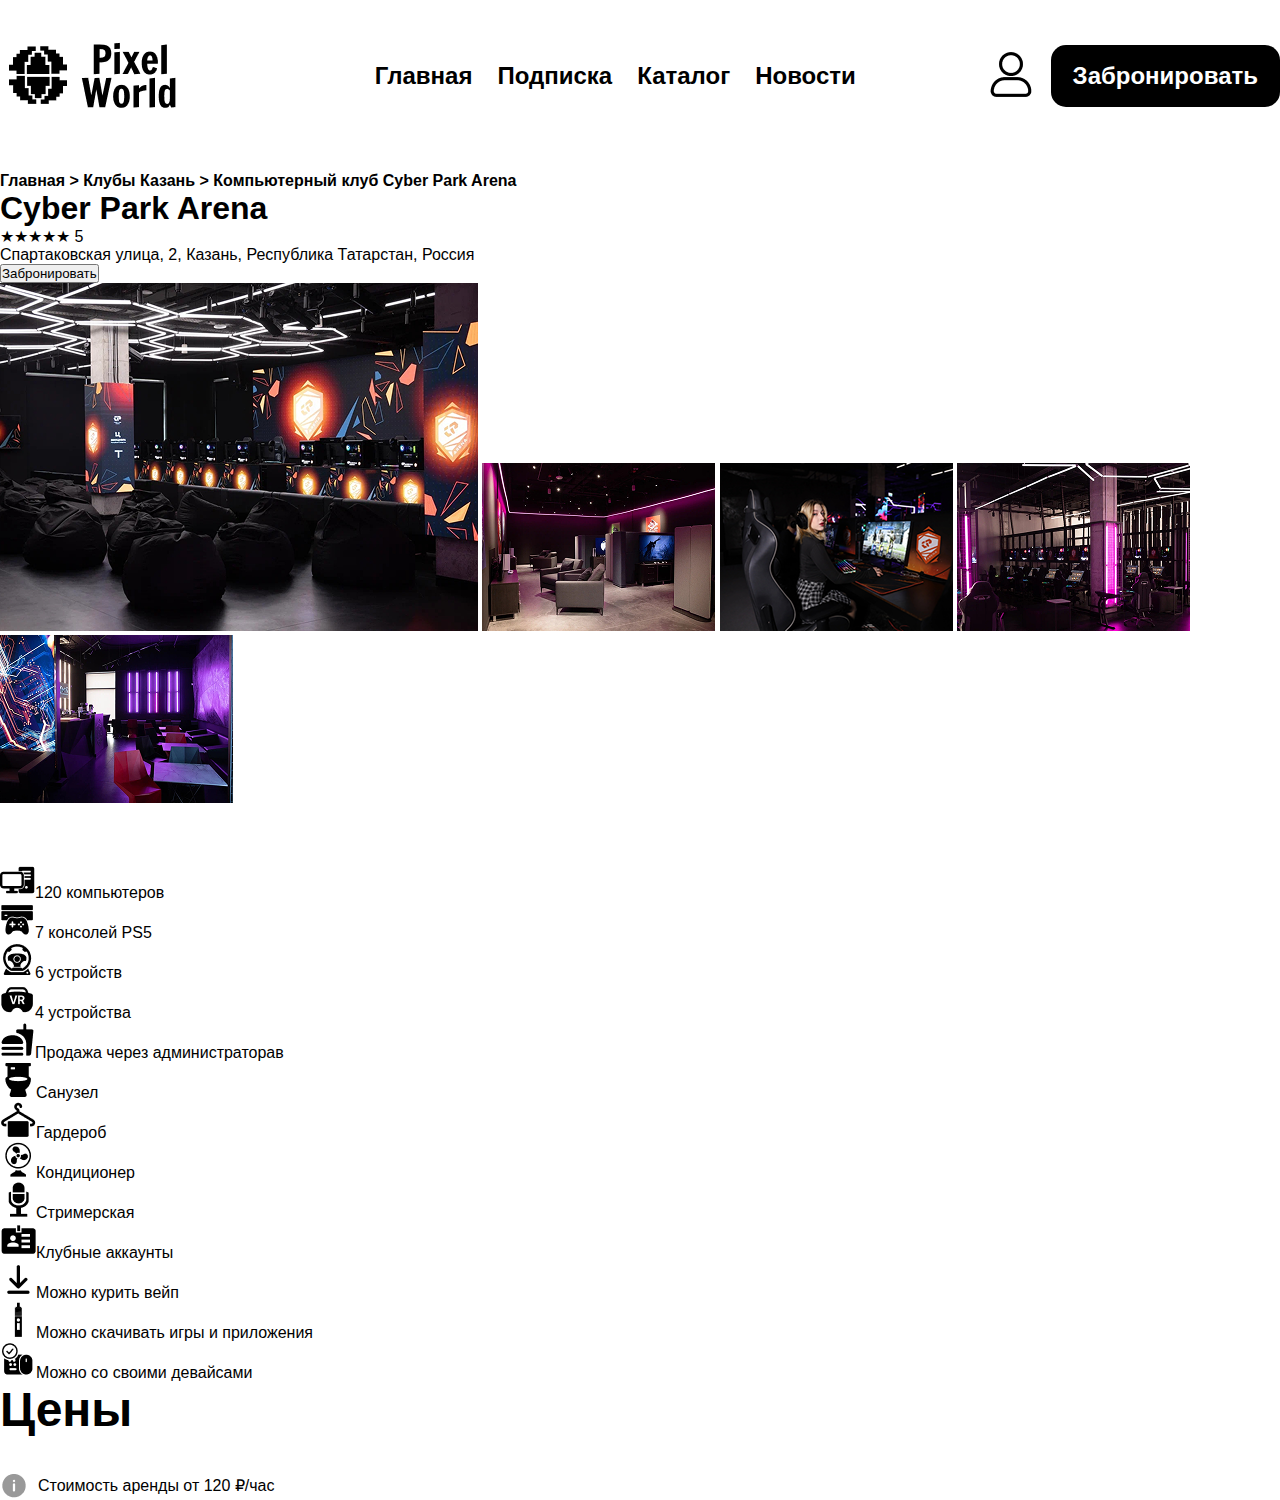
==== index.html @ 36c9161f "first commit" ====
<!DOCTYPE html>
<html lang="ru">
<head>
    <meta charset="UTF-8">
    <meta name="viewport" content="width=device-width, initial-scale=1.0">
    <title>PixelWorld</title>
    <link rel="stylesheet" href="style/style.css">
</head>
<body>
 <!-- header -->
    <header class="header">
        <div class="container">
            <a href="main.html"><img src="image/лого (1).png" alt=""></a>
            <nav class="header-menu">
                <a href="main.html">Главная</a>
                <a href="main.html#folower">Подписка</a>
                <a href="catalog.html">Каталог</a>
                <a href="main.html#news">Новости</a>
            </nav>
            <div class="header-links">
                <a href="#"><img src="image/лк.png" alt=""></a>
                <a href="catalog.html" class="btn btn-red">Забронировать</a>
            </div>
        </div>
    </header>
    <main class="main-container">
        <section class="club-info">
            <h4>Главная > Клубы Казань > Компьютерный клуб Cyber Park Arena</h4>
            <h1>Cyber Park Arena</h1>
            <div class="rating">★★★★★ 5</div>
            <div class="location">Спартаковская улица, 2, Казань, Республика Татарстан, Россия</div>
            <button class="reserve">Забронировать</button>
        </section>
        <section class="gallery">
            <img src="image/Picture→1735036222676a8d3e72626.jpg.png" alt="">
            <img src="image/Container (1).png" alt="Gaming Zone">
            <img src="image/Container (2).png" alt="VIP Area">
            <img src="image/Container (3).png" alt="Lounge">
            <img src="image/Container.png" alt="">
           
        
        </section>
        <section class="services">
            <h2>Услуги</h2>
            <ul>
                <li><img src="image/SVG.png" alt="">120 компьютеров</li>
                <li><img src="image/SVG(1).png" alt="">7 консолей PS5</li>
                <li><img src="image/SVG(2).png" alt="">6 устройств</li>
                <li><img src="image/SVG(3).png" alt="">4 устройства</li>
                <li><img src="image/SVG(4).png" alt="">Продажа через администраторав</li>
                <li><img src="image/toilet.png" alt="">Санузел</li>
                <li><img src="image/SVG(5).png" alt="">Гардероб</li>
                <li><img src="image/fan.png" alt="">Кондиционер</li>
                <li><img src="image/record.png" alt="">Стримерская</li>
                <li><img src="image/badge.png" alt="">Клубные аккаунты</li>
                <li><img src="image/download.png" alt="">Можно курить вейп</li>
                <li><img src="image/e-sigs.png" alt="">Можно скачивать игры и приложения</li>
                <li><img src="image/keyboard-and-mouse.png" alt="">Можно со своими девайсами</li>
            </ul>
        </section>
        <section class="pricing container">
            <h2>Цены</h2>
            <p><img src="image/Button-Showclubownerinfo→SVG.png" alt="">Стоимость аренды от 120 ₽/час</p>
        </section>
    </main>
</body>
</html>
---- style/style.css ----
* {
    margin: 0;
    padding: 0;
    box-sizing: border-box;
    text-decoration: none;
    scroll-behavior: smooth;
    transition: 0.5s ease-in-out;
    font-family: "Montserrat", sans-serif;
}

::-webkit-scrollbar {
    width: 0;
}

:root {
    --main_color: #E9C46A; 
    --acent_color: #B53625; 
    --bg_color_firs: #000000; 
    --bg_color_sec: #DDA972; 
    --avtive_color:#B88B46; 
    --font:"Unbounded"; 
}

.container {
    margin: 0 auto;
    max-width: 1400px;
}

.btn {
    padding: 17px 22px;
    font-family: "Raleway", sans-serif;
    font-size: 24px;
    font-weight: 600;
    border-color: transparent;
    border-radius: 15px;
}

.btn-red {
    background: black;
    color: white;
}

.btn-red:hover {
    transform: scale(0.9);
    cursor: pointer;
}

h2 {
    font-size: 48px;
    font-family: "Raleway", sans-serif;
    font-weight: 600;
    color: white;
}

h3 {
    font-size: 20px;
    font-family: "Raleway", sans-serif;
    font-weight: 600;
    color: black;
}

/* fonts */
@font-face {
    font-family: "Montserrat";
    src: url(../fonts/Montserrat-Medium.ttf);
    font-weight: 500;
}

@font-face {
    font-family: "Raleway";
    src: url(../fonts/Raleway-SemiBold.ttf);
    font-weight: 600;
}

@font-face {
    font-family: "Raleway";
    src: url(../fonts/Raleway-Bold.ttf);
    font-weight: bold;
}
/* authorization */

form{
    display: flex;
    margin: 100px auto;
    border-radius: 46px;
    width: 435px;
    padding: 50px 40px;
    gap: 50px; 
    height: 497px;
    background-color: var(--bg_color_firs);
    flex-direction: column; 
    align-items: center;
    h4{
        font-size: 24px;
        color: var(--main_color);
        font-family: var(--font);
        font-weight: 200;
    }
    input{
        display: flex;
        width: 338px;
        height: 69px;
        border: 4px solid var(--main_color);
        background-color: var(--bg_color_firs);
        border-radius: 10px;
        font-family: var(--font);
        color: var(--main_color);
        padding-left: 17px;
        font-size: 20px;
        font-weight: 200;
    }
    ::placeholder{
        color: var(--main_color);
    }
    .button{
        width: 345px;
        height: 200px;
        padding: 20px;
        font-size: 20px;
        display: flex;
        justify-content: center;
        align-items: center;
        color: var(--main_color);
        font-family: var(--font);
        background-color: var(--bg_color_firs);
        border-radius: 10px;
        border: 4px solid var(--main_color);
        text-decoration: none;
        font-weight: 200;
    }
    .reg_button{
        margin-top: -28px;
        text-decoration: underline;
        color: white;
    }
}

/* registr */

.reg_form{
    height: 587px;
}

/* form start */
.form{
    height: 603px;
    width: 1200px;
    display: flex;
    align-items: center;
    justify-content: start;
    flex-direction: column;
    backdrop-filter: blur(25px);
    border-radius: 16px;
    background-color: white;
    border: 4px solid black;

    h2{
        font-family: "Cairo", sans-serif;
        font-weight: bold;
        font-style: normal;
        color: black;
        font-size: 40px;
    }

    >div{
        width: 90%;
        display: flex;
        align-items: center;
        justify-content: space-between;
        height: auto;
        margin-top: 40px;

        >div{
            display: flex;
            align-items: center;
            gap: 35px;
            flex-direction: column;
            height: 350px;
            justify-content: center;

            >input{
                width: 90%;
                background-color: #06085200;
                border-radius: 8px;
                border: 2px solid black;
                width: 440px;
                height: 50px;
                outline: none;
                padding-left: 20px;
                color: black;
                font-family: 'Gill Sans', 'Gill Sans MT', Calibri, 'Trebuchet MS', sans-serif;
            }
            >div{
                display: flex;
                width: 440px;
                align-items: center;

                >p{
                    margin-left: 20px;
                    color: black;
                    font-family: 'Gill Sans', 'Gill Sans MT', Calibri, 'Trebuchet MS', sans-serif;
                }
            }
            input[type='checkbox']{
                border: 1px solid black;
                width: 15px ;
                height: 15px;
            }

            button{
                width: 440px;
                height: 40px;
                background-color: white;
                border-radius: 8px;
                font-family: 'Gill Sans', 'Gill Sans MT', Calibri, 'Trebuchet MS', sans-serif;
                font-weight: 700;
                font-size: 24px;
            }

            >input:focus-visible{
                outline: none;
            }
            >input::placeholder{
                color: black;
                font-family: 'Gill Sans', 'Gill Sans MT', Calibri, 'Trebuchet MS', sans-serif;
            }
        }
    }
}
/* form end */

/* banner */

.Banner{
    display: flex;
    justify-content: center;
    gap:160px;
    margin-top: 20px;
    .BannerText{
        display: flex;
        gap: 30PX;
        flex-direction: column;
        h2{
            color: #000000;
            font-size: 20px;
        }
        .BannerTextApp{
            display: flex;
            gap: 12px;
          
            .BannerTextAppItem{
                background-color: #000000;
                width: 170px;
                height: 60px;
                gap: 15px;
                border-radius: 8px;
                display: flex;
                justify-content: center;
                align-items: center;
                color: white;
                font-size: 14px;
                span{
                    font-size: 20px;
                }
            }
        }
    }
   
}

/* Catalog */
.TovarCatalog{
    margin-top: 60px;
    margin-bottom: 100px;
    display: flex;
    flex-direction: column;
    .TovarText{
        font-family: "Cairo", sans-serif;
        font-weight: 200;
        font-style: normal;
        font-size: 20px;
        color: white;
        padding: 0 0 30px 0;
    }
    h2{
        font-family: "Cairo", sans-serif;
        font-optical-sizing: auto;
        font-weight: bold;
        font-style: normal;
        color: black;
        font-size: 40px;
    }
    .Catalog{
        display: grid;
        grid-template-columns: repeat(3,1fr);
        gap: 70px;
        .CatalogItem{
            display: flex;
            background: black;
            flex-direction: column;
            align-items: center;
            border-radius: 20px;
            height: 500px;
            justify-content: space-evenly;
            h3{
                font-family: "Cairo", sans-serif;
                font-optical-sizing: auto;
                font-weight: bold;
                font-style: normal; 
                font-size: 30px;
                color: white;
                height: 35px;
            }
            p{
                font-family: "Cairo", sans-serif;
                font-weight: 200;
                font-style: normal;
                font-size: 18px;
                color: white;
            }
            .detailed{
                padding: 12px 30px;
                border-radius: 17px;
                background-color: #F4A261;
                border: 3px solid #060852;
                font-family: "Cairo", sans-serif;
                font-weight: bold;
                font-style: normal;
                font-size: 18px;
                color: white;
                width: 200px;
            }
            .book{
                width: 270px;
                border-radius: 31px;
                border: none;
                box-shadow: 0 0 2px white;
                padding: 12px 42px;
                background-color: #EA3332;
                color: white;
                font-family: "Cairo", sans-serif;
                font-weight: bold;
                font-style: normal;
                font-size: 22px;
            }
        }
    
    }
}

/* header */
.header {
    padding: 10px 0 30px;
}

/* News */
.News{
    display: flex;
    flex-direction: column;
    gap: 20px;
    margin-top: 120px;
    h2{
        font-size: 40px;    
        color: black;

    }
    .NewsText{
        font-size: 20px;
        font-weight: 400;
    }
    .NewsCatalog{
        margin-top: 30px;
        display: flex;
        gap: 120px;
        align-items: center;
        .NewsCatalogItem{
            display: flex;
            border-radius: 14px;
            width: 345px;
            flex-direction: column;
            gap: 20px;  
            overflow: hidden;
            box-shadow: 0px 0px 20px black;
            div{
                padding: 10px 20px;
                display: flex;
                flex-direction: column;
                gap: 20px;
            }
        }
        a{
            color: red;
            text-align: right;
            margin-top: 10px;
        }
    }
}

/* folower */

.folower{
    display: flex;
    gap: 200px;
    justify-content: center;
    margin-top: 140px;
    margin-bottom: 40px;
    .folowerText{
        display: flex;
        flex-direction: column;
        gap: 40px;
    }
    h2{
        color: black;
        font-size: 35px;
    }
    p{
        color: black;
        font-size: 20px;
    }
    a{
        color: white;
        background-color: #DC0000;
        padding: 10px 14px;
        width: 100px;
        border-radius: 10px;
    }
}

.header .container {
    display: flex;
    align-items: center;
    justify-content: space-between;
}

.razdel{
    width: 1300px;
    margin: 0 auto;
    margin-top: 40px;
}
.header-menu {
    display: flex;
    align-items: center;
    gap: 25px;
    padding: 22px 62px;
    background: white;
    border-radius: 15px;
}

.header-menu a {
    font-family: "Raleway", sans-serif;
    font-size: 24px;
    font-weight: 600;
    background: transparent;
    color: black;
    position: relative;
}

.header-menu a::after {
    content: "";
    position: absolute;
    height: 2px;
    background: black;
    transform: translateX(-10%);
    bottom: 2px;
    left: 10%;
    transition: .5s ease-in-out;
    width: 0;
}

.header-menu a:hover::after {
    width: 100%;
    cursor: pointer;
}

.a_active {
    text-decoration: underline;
}

.header-links {
    display: flex;
    align-items: center;
    gap: 15px;
}

.header-links img:hover {
    transform: scale(0.9);
    cursor: pointer;
}



/* footer */
footer {
    padding: 0 0 40px;
}

footer .container {
    display: flex;
    flex-direction: column;
    gap: 25px;
    padding: 27px 37px;
    background: white;
    border-radius: 15px;
}

.main-footer-block {
    display: flex;
    align-items: center;
    justify-content: space-between;
    background: transparent;
}

.main-footer-block a {
    background: transparent;
}

.footer-menu {
    display: flex;
    align-items: center;
    gap: 25px;
    padding: 22px 62px;
    background: black;
    border-radius: 15px;
}

.footer-menu a {
    font-family: "Raleway", sans-serif;
    font-size: 24px;
    font-weight: 600;
    background: transparent;
    color: white;
}

.footer-links {
    display: flex;
    align-items: center;
    gap: 20px;
    background: transparent;
}

.footer-links a:hover {
    transform: scale(0.95);
}

.other-footer-block {
    display: flex;
    align-items: center;
    justify-content: center;
    gap: 320px;
    background: transparent;
}

.other-footer-block a {
    font-size: 20px;
    font-weight: 500;
    background: transparent;
    color: black;
}


    .pricing{
        display: flex;
        flex-direction: column;
        gap: 34px;
        h2{
            color: black;
        }
        p{
            display: flex;
            align-items: center;
            gap: 10px;
        }
    }
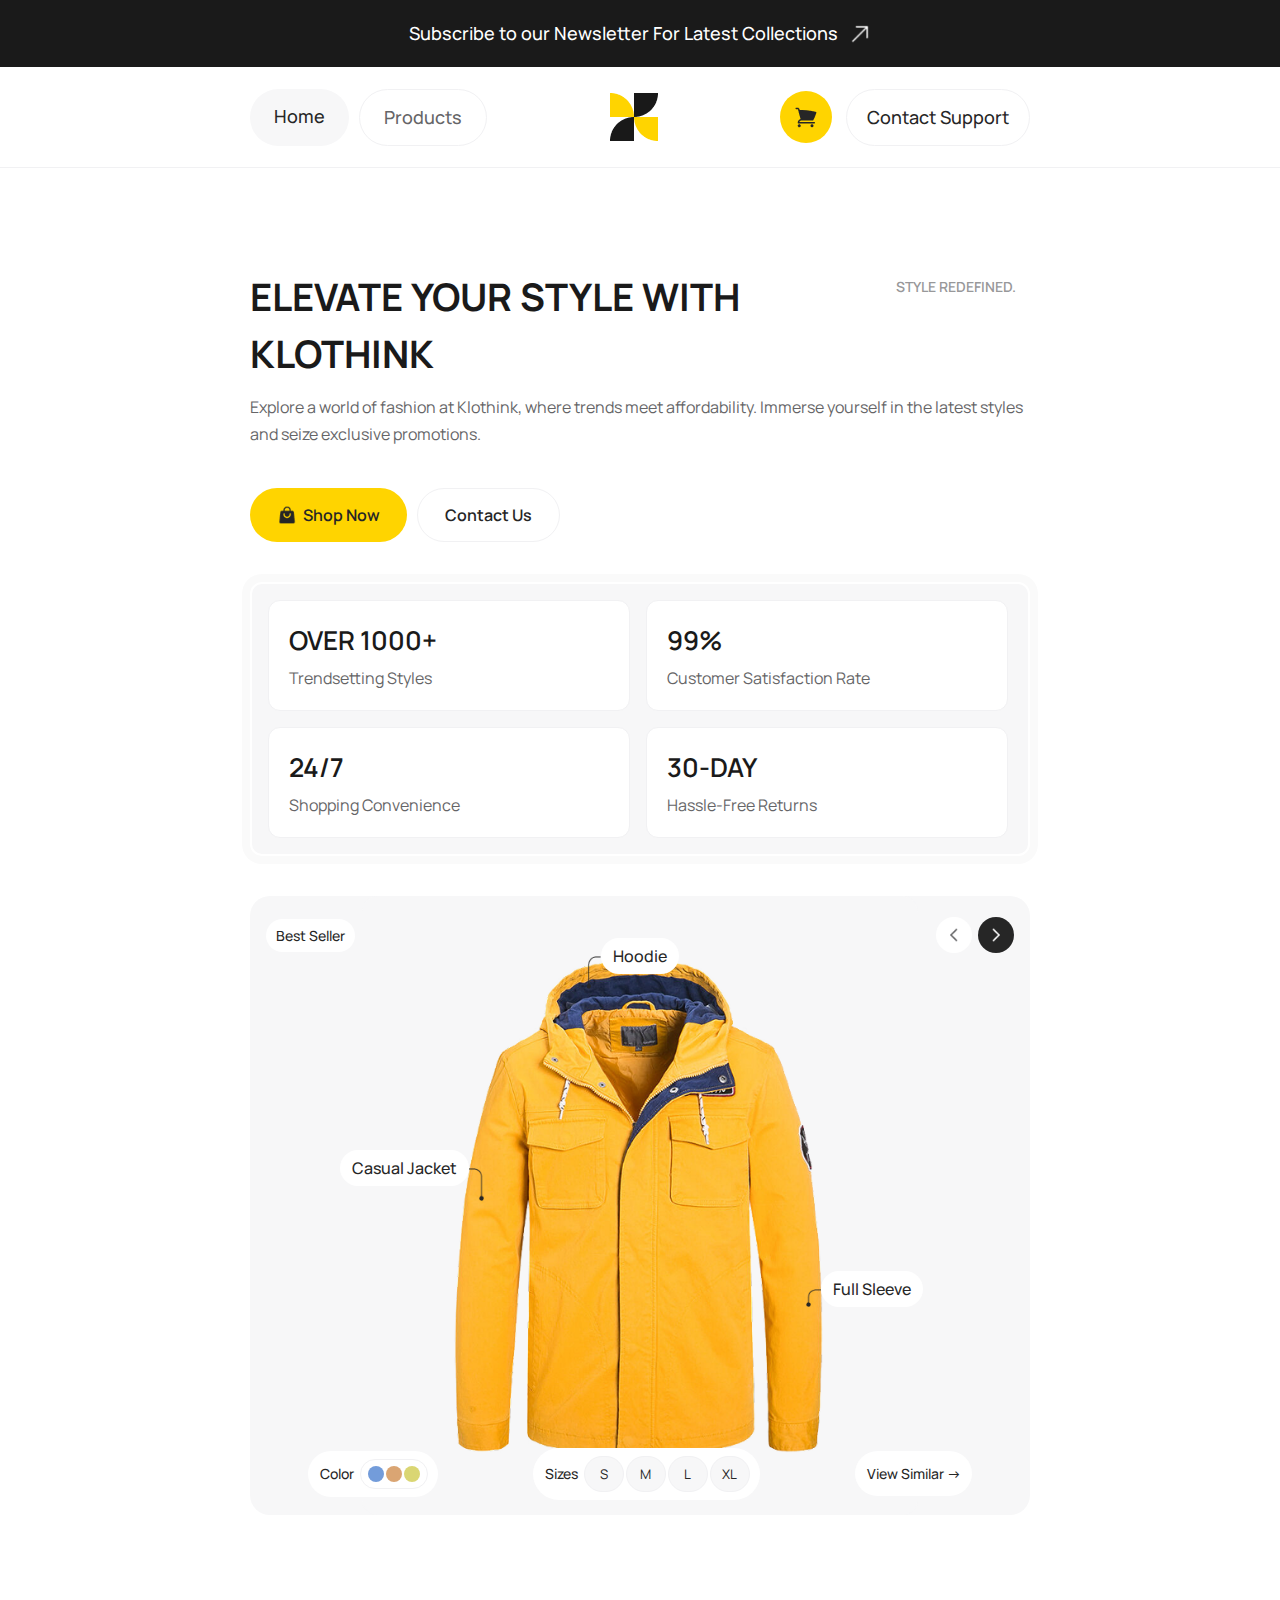
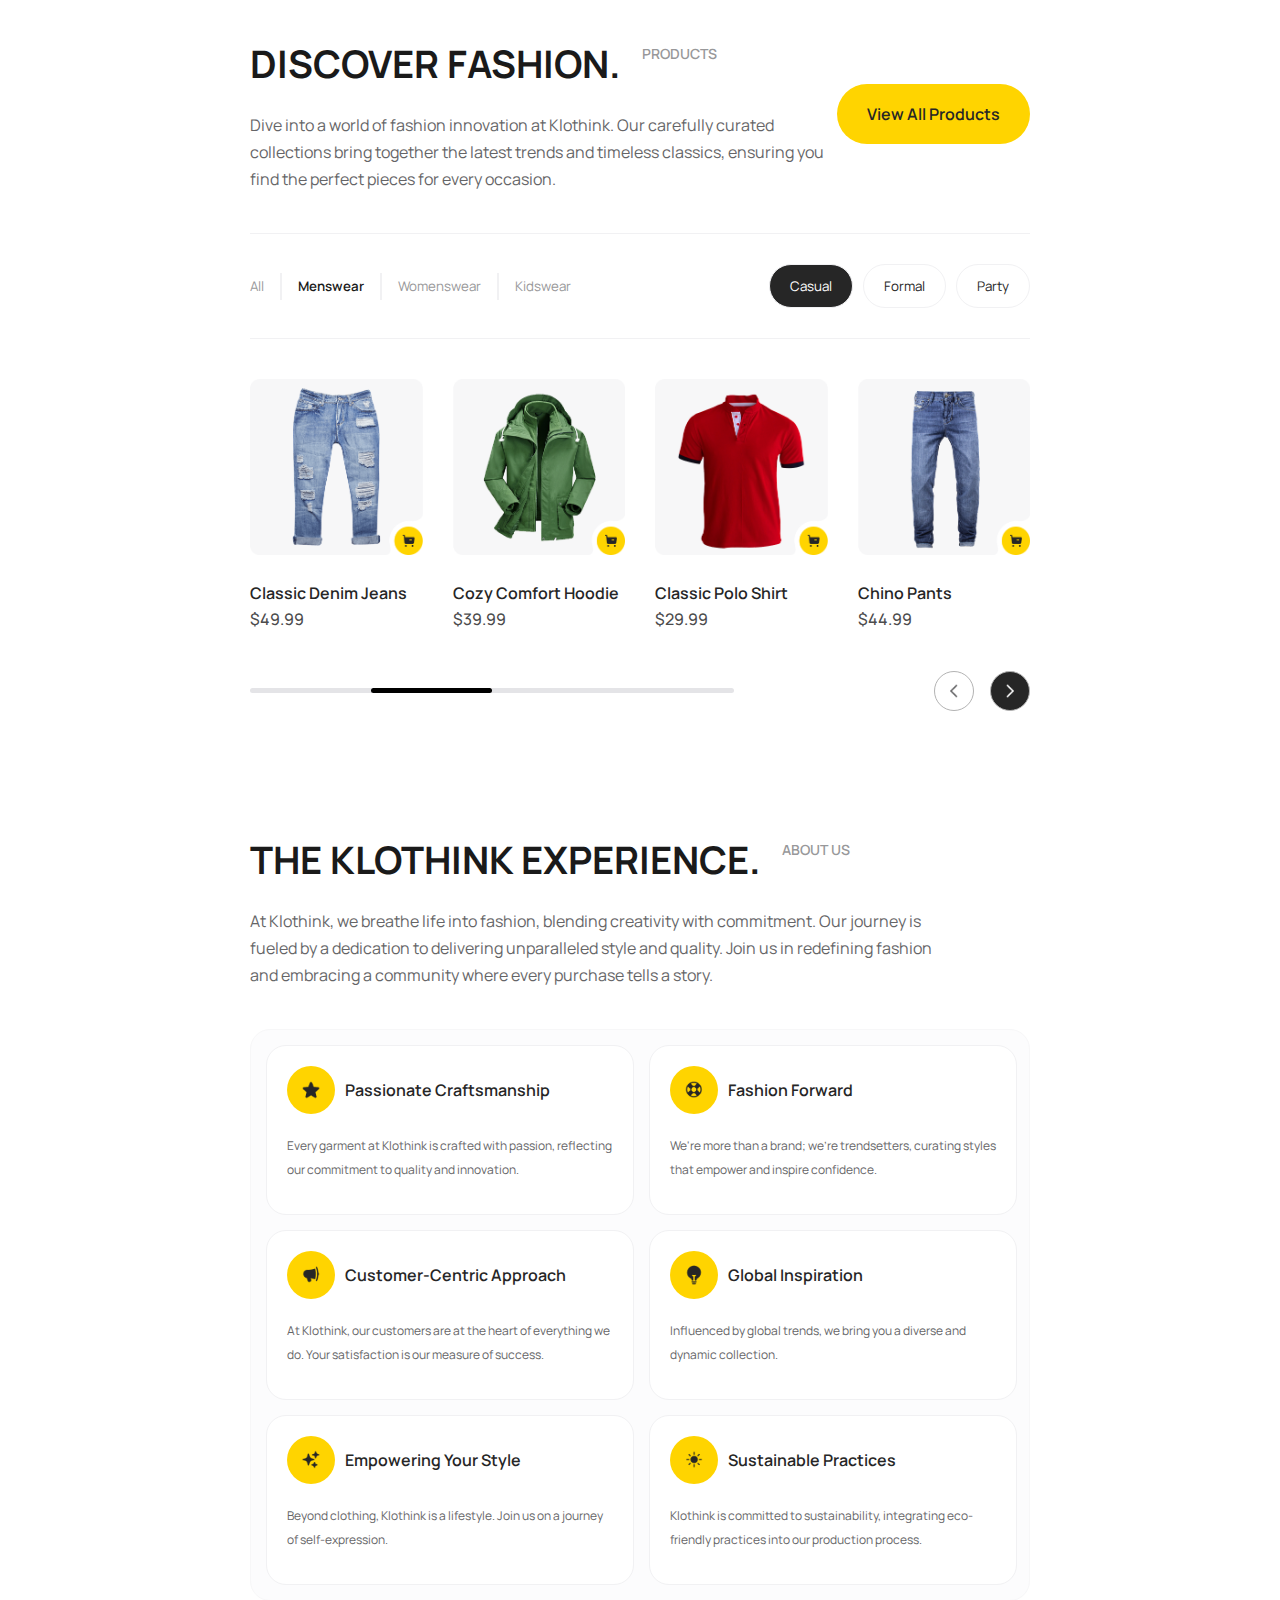
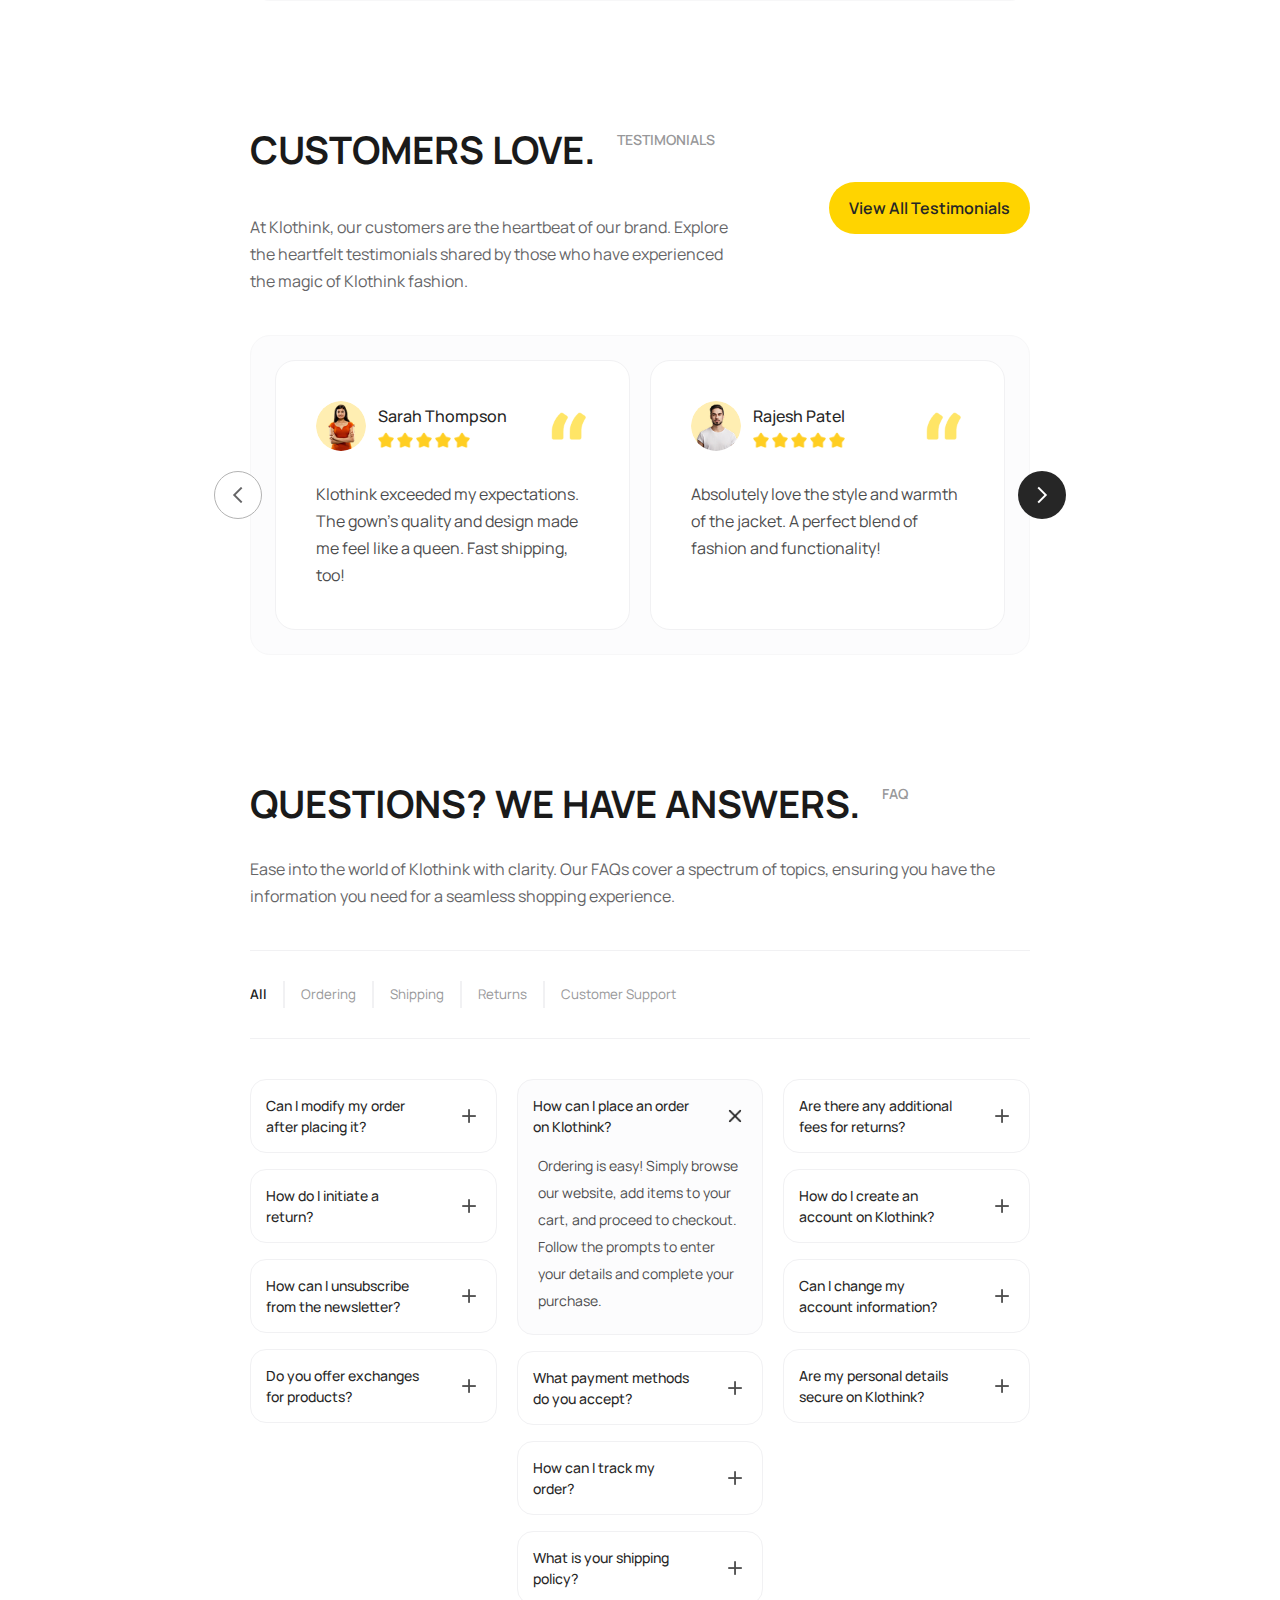
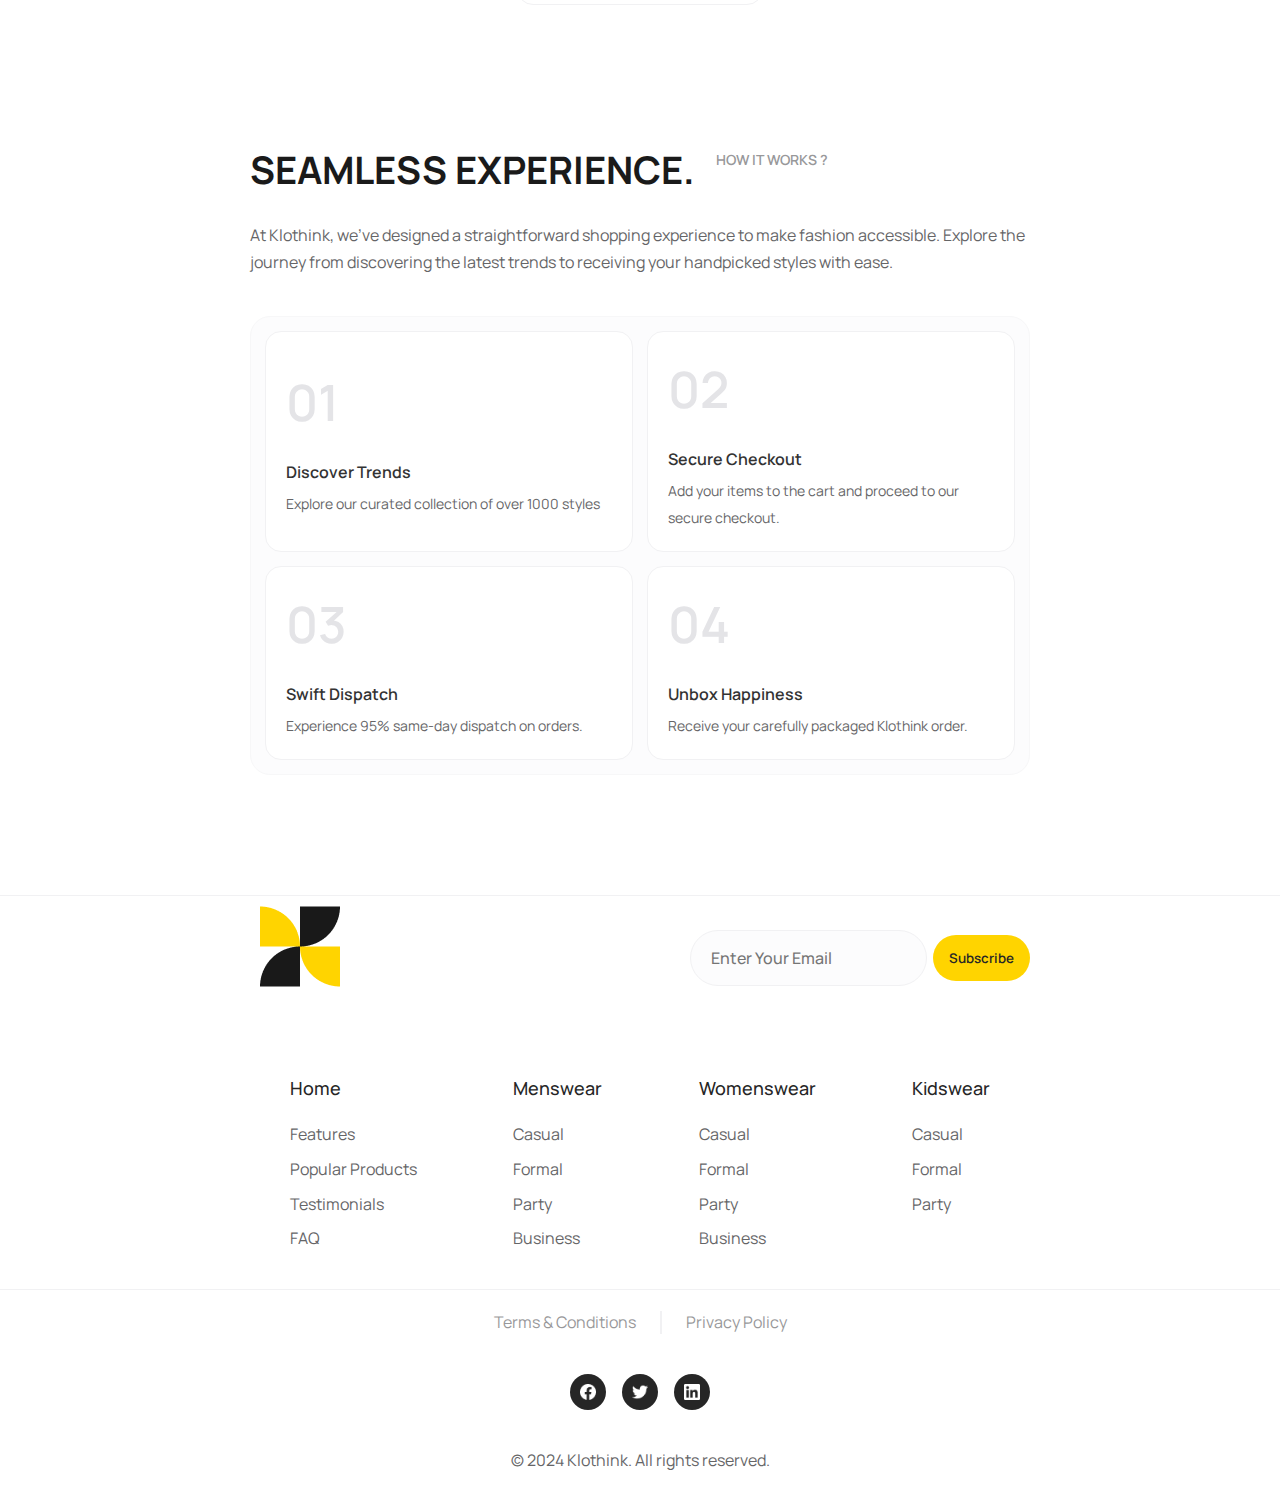
==== commit 7aed9443: "my changes" ====
--- a/index.html
+++ b/index.html
@@ -1,67 +1,766 @@
 <!DOCTYPE html>
-<html lang="ru">
-<head>
-    <meta charset="UTF-8">
-    <meta name="viewport" content="width=device-width, initial-scale=1.0">
-    <title>PixelWorld</title>
-    <link rel="stylesheet" href="style/style.css">
-</head>
-<body>
- <!-- header -->
-    <header class="header">
-        <div class="container">
-            <a href="main.html"><img src="image/лого (1).png" alt=""></a>
-            <nav class="header-menu">
-                <a href="main.html">Главная</a>
-                <a href="main.html#folower">Подписка</a>
-                <a href="catalog.html">Каталог</a>
-                <a href="main.html#news">Новости</a>
-            </nav>
-            <div class="header-links">
-                <a href="#"><img src="image/лк.png" alt=""></a>
-                <a href="catalog.html" class="btn btn-red">Забронировать</a>
-            </div>
-        </div>
+<html lang="en">
+  <head>
+    <meta charset="UTF-8" />
+    <meta name="viewport" content="width=device-width, initial-scale=1.0" />
+    <title>Klothink</title>
+    <link rel="shortcut icon" href="img/Logo.png" type="image/x-icon">
+
+    <!-- css -->
+    <link rel="stylesheet" href="css/style.css">
+    <!-- css -->
+
+    <!-- fonts -->
+    <link
+      href="https://fonts.googleapis.com/css2?family=Manrope:wght@400;500;600;700&display=swap"
+      rel="stylesheet"
+    />
+    <!-- fonts -->
+  </head>
+
+  <body>
+    <!-- header -->
+    <header>
+      <div class="announcement-banner">
+        <a href="#" class="announcement-text">
+          Subscribe to our Newsletter For Latest Collections
+        </a>
+        <img src="img/arrow3.png" alt="Close" class="close-icon" />
+      </div>
+      <nav class="main-nav">
+        <div class="header-block container">
+          <div class="nav-links">
+            <a href="#" class="nav-link nav-link-active">Home</a>
+            <a href="#" class="nav-link nav-link-secondary">Products</a>
+          </div>
+          <img src="img/Logo.png" alt="Klothink Logo" class="logo" />
+          <div class="nav-actions">
+            <button class="cart-button">
+              <img src="img/icon5.png" alt="" class="cart-icon" />
+            </button>
+            <a href="#" class="support-link">Contact Support</a>
+            <div class="burger-menu">
+            <div class="menu-line"></div>
+            <div class="menu-line"></div>
+            <div class="menu-line menu-line-short"></div>
+          </div>
+          </div>
+        </div>
+      </nav>
     </header>
-    <main class="main-container">
-        <section class="club-info">
-            <h4>Главная > Клубы Казань > Компьютерный клуб Cyber Park Arena</h4>
-            <h1>Cyber Park Arena</h1>
-            <div class="rating">★★★★★ 5</div>
-            <div class="location">Спартаковская улица, 2, Казань, Республика Татарстан, Россия</div>
-            <button class="reserve">Забронировать</button>
+    <!-- header -->
+
+    <!-- main -->
+    <main>
+      <!-- featured -->
+      <section class="main-section container">
+        <section class="hero-section">
+          <div class="hero-content">
+            <div class="hero-text-container">
+              <div class="hero-heading-wrapper">
+                <h1 class="hero-heading">Elevate Your Style with Klothink</h1>
+                <span class="hero-tagline">Style Redefined.</span>
+              </div>
+              <p class="hero-description">
+                Explore a world of fashion at Klothink, where trends meet
+                affordability. Immerse yourself in the latest styles and seize
+                exclusive promotions.
+              </p>
+            </div>
+            <div class="hero-buttons">
+              <a href="#" class="primary-button">
+                <img src="img/Icon.png" alt="" class="button-icon" />
+                <span>Shop Now</span>
+              </a>
+              <a href="#" class="secondary-button">Contact Us</a>
+            </div>
+          </div>
+          <div class="stats-container">
+            <div class="stat-card">
+              <h2 class="stat-heading">Over 1000+</h2>
+              <p class="stat-text">Trendsetting Styles</p>
+            </div>
+            <div class="stat-card">
+              <h2 class="stat-heading">99%</h2>
+              <p class="stat-text">Customer Satisfaction Rate</p>
+            </div>
+            <div class="stat-card">
+              <h2 class="stat-heading">24/7</h2>
+              <p class="stat-text">Shopping Convenience</p>
+            </div>
+            <div class="stat-card">
+              <h2 class="stat-heading">30-Day</h2>
+              <p class="stat-text">Hassle-Free Returns</p>
+            </div>
+          </div>
         </section>
-        <section class="gallery">
-            <img src="image/Picture→1735036222676a8d3e72626.jpg.png" alt="">
-            <img src="image/Container (1).png" alt="Gaming Zone">
-            <img src="image/Container (2).png" alt="VIP Area">
-            <img src="image/Container (3).png" alt="Lounge">
-            <img src="image/Container.png" alt="">
-           
-        
+
+        <section class="featured-product">
+          <img
+            src="img/container_sub.png"
+            alt="Featured clothing item"
+            class="featured-image"
+          />
+          <div class="product-header">
+            <span class="product-badge">Best Seller</span>
+            <div class="product-controls">
+              <button class="arrow-button">
+                <img src="img/arrow1.png" alt="" class="arrow-icon" />
+              </button>
+              <button class="arrow-button arrow-button-dark">
+                <img src="img/arrow2.png" alt="" class="arrow-icon" />
+              </button>
+            </div>
+          </div>
+          <div class="product-options">
+            <div class="color-options">
+              <h3 class="options-heading">Color</h3>
+              <div class="color-selector">
+                <button class="color-dot color-blue"></button>
+                <button class="color-dot color-tan"></button>
+                <button class="color-dot color-yellow"></button>
+              </div>
+            </div>
+            <div class="size-options">
+              <h3 class="options-heading">Sizes</h3>
+              <div class="size-selector">
+                <button class="size-button">S</button>
+                <button class="size-button">M</button>
+                <button class="size-button">L</button>
+                <button class="size-button">XL</button>
+              </div>
+            </div>
+            <a href="#" class="view-similar">View Similar -></a>
+          </div>
+          <div class="product-tag casual-tag">
+            <span class="tag-text">Casual Jacket</span>
+            <img src="img/indicator.png" alt="" class="tag-arrow" />
+          </div>
+          <div class="product-tag hoodie-tag">
+            <span class="tag-text">Hoodie</span>
+            <img src="img/indicator1.png" alt="" class="tag-arrow" />
+          </div>
+          <div class="product-tag sleeve-tag">
+            <span class="tag-text">Full Sleeve</span>
+            <img src="img/indicator2.png" alt="" class="tag-arrow" />
+          </div>
         </section>
-        <section class="services">
-            <h2>Услуги</h2>
-            <ul>
-                <li><img src="image/SVG.png" alt="">120 компьютеров</li>
-                <li><img src="image/SVG(1).png" alt="">7 консолей PS5</li>
-                <li><img src="image/SVG(2).png" alt="">6 устройств</li>
-                <li><img src="image/SVG(3).png" alt="">4 устройства</li>
-                <li><img src="image/SVG(4).png" alt="">Продажа через администраторав</li>
-                <li><img src="image/toilet.png" alt="">Санузел</li>
-                <li><img src="image/SVG(5).png" alt="">Гардероб</li>
-                <li><img src="image/fan.png" alt="">Кондиционер</li>
-                <li><img src="image/record.png" alt="">Стримерская</li>
-                <li><img src="image/badge.png" alt="">Клубные аккаунты</li>
-                <li><img src="image/download.png" alt="">Можно курить вейп</li>
-                <li><img src="image/e-sigs.png" alt="">Можно скачивать игры и приложения</li>
-                <li><img src="image/keyboard-and-mouse.png" alt="">Можно со своими девайсами</li>
-            </ul>
-        </section>
-        <section class="pricing container">
-            <h2>Цены</h2>
-            <p><img src="image/Button-Showclubownerinfo→SVG.png" alt="">Стоимость аренды от 120 ₽/час</p>
-        </section>
+      </section>
+      <!-- featured -->
+
+      <!-- products -->
+      <section class="products-section container">
+        <div class="section-header">
+          <div class="header-content">
+            <div class="section-title-container">
+              <h2 class="section-title">Discover Fashion.</h2>
+              <span class="section-subtitle">Products</span>
+            </div>
+            <p class="section-description">
+              Dive into a world of fashion innovation at Klothink. Our carefully
+              curated collections bring together the latest trends and timeless
+              classics, ensuring you find the perfect pieces for every occasion.
+            </p>
+          </div>
+          <a href="#" class="view-all-button">View All Products</a>
+        </div>
+        <div class="filter-container">
+          <div class="category-tabs">
+            <button class="tab-button">All</button>
+            <span class="tab-divider"></span>
+            <button class="tab-button tab-active">Menswear</button>
+            <span class="tab-divider"></span>
+            <button class="tab-button">Womenswear</button>
+            <span class="tab-divider"></span>
+            <button class="tab-button">Kidswear</button>
+          </div>
+          <div class="style-tabs">
+            <button class="style-button style-active">Casual</button>
+            <button class="style-button">Formal</button>
+            <button class="style-button">Party</button>
+          </div>
+        </div>
+        <div class="product-grid">
+          <div class="product-card">
+            <img
+              src="img/Container.png"
+              alt="Classic Denim Jeans"
+              class="product-image"
+            />
+            <div class="product-info">
+              <h3 class="product-name">Classic Denim Jeans</h3>
+              <p class="product-price">$49.99</p>
+            </div>
+          </div>
+          <div class="product-card">
+            <img
+              src="img/Container1.png"
+              alt="Cozy Comfort Hoodie"
+              class="product-image"
+            />
+            <div class="product-info">
+              <h3 class="product-name">Cozy Comfort Hoodie</h3>
+              <p class="product-price">$39.99</p>
+            </div>
+          </div>
+          <div class="product-card">
+            <img
+              src="img/Container2.png"
+              alt="Classic Polo Shirt"
+              class="product-image"
+            />
+            <div class="product-info">
+              <h3 class="product-name">Classic Polo Shirt</h3>
+              <p class="product-price">$29.99</p>
+            </div>
+          </div>
+          <div class="product-card">
+            <img
+              src="img/Container3.png"
+              alt="Chino Pants"
+              class="product-image"
+            />
+            <div class="product-info">
+              <h3 class="product-name">Chino Pants</h3>
+              <p class="product-price">$44.99</p>
+            </div>
+          </div>
+        </div>
+        <div class="product-navigation">
+          <div class="slider-scroll-block">
+            <div class="scroll-block"></div>
+          </div>
+          <div class="navigation-buttons">
+            <button class="nav-arrow-button">
+              <img src="img/arrow1.png" alt="" class="nav-arrow-icon" />
+            </button>
+            <button class="nav-arrow-button arrow-button-dark">
+              <img src="img/arrow2.png" alt="" class="nav-arrow-icon" />
+            </button>
+          </div>
+        </div>
+      </section>
+      <!-- products -->
+
+      <!-- about -->
+      <section class="about-section container">
+        <div class="about-header">
+          <div class="about-title-container">
+            <h2 class="about-title">The Klothink Experience.</h2>
+            <span class="about-subtitle">About Us</span>
+          </div>
+          <p class="about-description">
+            At Klothink, we breathe life into fashion, blending creativity with
+            commitment. Our journey is fueled by a dedication to delivering
+            unparalleled style and quality. Join us in redefining fashion and
+            embracing a community where every purchase tells a story.
+          </p>
+        </div>
+        <div class="values-container">
+          <div class="value-card">
+            <div class="value-header">
+              <div class="icon-container">
+                <img src="img/icon4.png" alt="" class="value-icon" />
+              </div>
+              <h3 class="value-title">Passionate Craftsmanship</h3>
+            </div>
+            <p class="value-description">
+              Every garment at Klothink is crafted with passion, reflecting our
+              commitment to quality and innovation.
+            </p>
+          </div>
+          <div class="value-card">
+            <div class="value-header">
+              <div class="icon-container">
+                <img src="img/icon6.png" alt="" class="value-icon" />
+              </div>
+              <h3 class="value-title">Fashion Forward</h3>
+            </div>
+            <p class="value-description">
+              We're more than a brand; we're trendsetters, curating styles that
+              empower and inspire confidence.
+            </p>
+          </div>
+          <div class="value-card">
+            <div class="value-header">
+              <div class="icon-container">
+                <img src="img/icon7.png" alt="" class="value-icon" />
+              </div>
+              <h3 class="value-title">Customer-Centric Approach</h3>
+            </div>
+            <p class="value-description">
+              At Klothink, our customers are at the heart of everything we do.
+              Your satisfaction is our measure of success.
+            </p>
+          </div>
+          <div class="value-card">
+            <div class="value-header">
+              <div class="icon-container">
+                <img src="img/icon8.png" alt="" class="value-icon" />
+              </div>
+              <h3 class="value-title">Global Inspiration</h3>
+            </div>
+            <p class="value-description">
+              Influenced by global trends, we bring you a diverse and dynamic
+              collection.
+            </p>
+          </div>
+          <div class="value-card">
+            <div class="value-header">
+              <div class="icon-container">
+                <img src="img/icon9.png" alt="" class="value-icon" />
+              </div>
+              <h3 class="value-title">Empowering Your Style</h3>
+            </div>
+            <p class="value-description">
+              Beyond clothing, Klothink is a lifestyle. Join us on a journey of
+              self-expression.
+            </p>
+          </div>
+          <div class="value-card">
+            <div class="value-header">
+              <div class="icon-container">
+                <img src="img/icon10.png" alt="" class="value-icon" />
+              </div>
+              <h3 class="value-title">Sustainable Practices</h3>
+            </div>
+            <p class="value-description">
+              Klothink is committed to sustainability, integrating eco-friendly
+              practices into our production process.
+            </p>
+          </div>
+        </div>
+      </section>
+      <!-- about -->
+
+      <!-- testimonial -->
+      <section class="testimonials-section container">
+        <div class="testimonials-header">
+          <div class="testimonials-content">
+            <div class="testimonials-title-container">
+              <h2 class="testimonials-title">Customers Love.</h2>
+              <span class="testimonials-subtitle">Testimonials</span>
+            </div>
+            <p class="testimonials-description">
+              At Klothink, our customers are the heartbeat of our brand. Explore
+              the heartfelt testimonials shared by those who have experienced
+              the magic of Klothink fashion.
+            </p>
+          </div>
+          <a href="#" class="view-testimonials-button">View All Testimonials</a>
+        </div>
+        <div class="testimonials-container">
+          <div class="testimonial-card">
+            <div class="testimonial-header">
+              <div class="customer-info">
+                <img
+                  src="img/per.png"
+                  alt="Sarah Thompson"
+                  class="customer-image"
+                />
+                <div class="customer-details">
+                  <h3 class="customer-name">Sarah Thompson</h3>
+                  <div class="rating">
+                    <img src="img/Shape.png" alt="⭐" class="star-icon" />
+                    <img src="img/Shape.png" alt="⭐" class="star-icon" />
+                    <img src="img/Shape.png" alt="⭐" class="star-icon" />
+                    <img src="img/Shape.png" alt="⭐" class="star-icon" />
+                    <img src="img/Shape.png" alt="⭐" class="star-icon" />
+                  </div>
+                </div>
+              </div>
+              <img src="img/quotes.png" alt="Quote" class="quote-icon" />
+            </div>
+            <p class="testimonial-text">
+              Klothink exceeded my expectations. The gown's quality and design
+              made me feel like a queen. Fast shipping, too!
+            </p>
+          </div>
+          <div class="testimonial-card">
+            <div class="testimonial-header">
+              <div class="customer-info">
+                <img
+                  src="img/per1.png"
+                  alt="Rajesh Patel"
+                  class="customer-image"
+                />
+                <div class="customer-details">
+                  <h3 class="customer-name">Rajesh Patel</h3>
+                  <div class="rating">
+                    <img src="img/Shape.png" alt="⭐" class="star-icon" />
+                    <img src="img/Shape.png" alt="⭐" class="star-icon" />
+                    <img src="img/Shape.png" alt="⭐" class="star-icon" />
+                    <img src="img/Shape.png" alt="⭐" class="star-icon" />
+                    <img src="img/Shape.png" alt="⭐" class="star-icon" />
+                  </div>
+                </div>
+              </div>
+              <img src="img/quotes.png" alt="Quote" class="quote-icon" />
+            </div>
+            <p class="testimonial-text">
+              Absolutely love the style and warmth of the jacket. A perfect
+              blend of fashion and functionality!
+            </p>
+          </div>
+          <div class="testimonial-card">
+            <div class="testimonial-header">
+              <div class="customer-info">
+                <img
+                  src="img/per2.png"
+                  alt="Emily Walker"
+                  class="customer-image"
+                />
+                <div class="customer-details">
+                  <h3 class="customer-name">Emily Walker</h3>
+                  <div class="rating">
+                    <img src="img/Shape.png" alt="⭐" class="star-icon" />
+                    <img src="img/Shape.png" alt="⭐" class="star-icon" />
+                    <img src="img/Shape.png" alt="⭐" class="star-icon" />
+                    <img src="img/Shape.png" alt="⭐" class="star-icon" />
+                    <img src="img/Shape.png" alt="⭐" class="star-icon" />
+                  </div>
+                </div>
+              </div>
+              <img src="img/quotes.png" alt="Quote" class="quote-icon" />
+            </div>
+            <p class="testimonial-text">
+              Adorable and comfortable! My daughter loves her new outfit. Thank
+              you, Klothink, for dressing our little fashionista.
+            </p>
+          </div>
+          <button class="testimonial-nav-next">
+            <img src="img/arrow2.png" alt="" class="testimonial-arrow" />
+          </button>
+          <button class="testimonial-nav-prev">
+            <img src="img/arrow1.png" alt="" class="testimonial-arrow" />
+          </button>
+        </div>
+      </section>
+      <!-- testimonial -->
+
+      <!-- faq -->
+      <section class="faq-section container">
+        <div class="faq-header">
+          <div class="faq-title-container">
+            <h2 class="faq-title">Questions? We Have Answers.</h2>
+            <span class="faq-subtitle">FAQ</span>
+          </div>
+          <p class="faq-description">
+            Ease into the world of Klothink with clarity. Our FAQs cover a
+            spectrum of topics, ensuring you have the information you need for a
+            seamless shopping experience.
+          </p>
+        </div>
+        <div class="faq-tabs">
+          <button class="faq-tab faq-tab-active">All</button>
+          <span class="faq-divider"></span>
+          <button class="faq-tab">Ordering</button>
+          <span class="faq-divider"></span>
+          <button class="faq-tab">Shipping</button>
+          <span class="faq-divider"></span>
+          <button class="faq-tab">Returns</button>
+          <span class="faq-divider"></span>
+          <button class="faq-tab">Customer Support</button>
+        </div>
+        <div class="faq-container">
+          <div class="faq-column">
+            <details class="faq-item">
+              <summary class="faq-question">
+                <h3>Can I modify my order after placing it?</h3>
+                <img src="img/icon12.png" alt="Expand" class="expand-icon" />
+              </summary>
+              <div class="faq-answer">
+                <p>
+                  Lorem ipsum, dolor sit amet consectetur adipisicing elit.
+                  Praesentium, ullam. Voluptate laboriosam et consequatur
+                  necessitatibus magni rerum ad, animi ratione!
+                </p>
+              </div>
+            </details>
+            <details class="faq-item">
+              <summary class="faq-question">
+                <h3>How do I initiate a return?</h3>
+                <img src="img/icon12.png" alt="Expand" class="expand-icon" />
+              </summary>
+              <div class="faq-answer">
+                <p>
+                  Lorem ipsum, dolor sit amet consectetur adipisicing elit.
+                  Praesentium, ullam. Voluptate laboriosam et consequatur
+                  necessitatibus magni rerum ad, animi ratione!
+                </p>
+              </div>
+            </details>
+            <details class="faq-item">
+              <summary class="faq-question">
+                <h3>How can I unsubscribe from the newsletter?</h3>
+                <img src="img/icon12.png" alt="Expand" class="expand-icon" />
+              </summary>
+              <div class="faq-answer">
+                <p>
+                  Lorem ipsum, dolor sit amet consectetur adipisicing elit.
+                  Praesentium, ullam. Voluptate laboriosam et consequatur
+                  necessitatibus magni rerum ad, animi ratione!
+                </p>
+              </div>
+            </details>
+            <details class="faq-item">
+              <summary class="faq-question">
+                <h3>Do you offer exchanges for products?</h3>
+                <img src="img/icon12.png" alt="Expand" class="expand-icon" />
+              </summary>
+              <div class="faq-answer">
+                <p>
+                  Lorem ipsum, dolor sit amet consectetur adipisicing elit.
+                  Praesentium, ullam. Voluptate laboriosam et consequatur
+                  necessitatibus magni rerum ad, animi ratione!
+                </p>
+              </div>
+            </details>
+          </div>
+          <div class="faq-column">
+            <details class="faq-item faq-item-active" open>
+              <summary class="faq-question">
+                <h3>How can I place an order on Klothink?</h3>
+                <img src="img/icon13.png" alt="Collapse" class="expand-icon" />
+              </summary>
+              <div class="faq-answer">
+                <p>
+                  Ordering is easy! Simply browse our website, add items to your
+                  cart, and proceed to checkout. Follow the prompts to enter
+                  your details and complete your purchase.
+                </p>
+              </div>
+            </details>
+            <details class="faq-item">
+              <summary class="faq-question">
+                <h3>What payment methods do you accept?</h3>
+                <img src="img/icon12.png" alt="Expand" class="expand-icon" />
+              </summary>
+              <div class="faq-answer">
+                <p>
+                  Lorem ipsum, dolor sit amet consectetur adipisicing elit.
+                  Praesentium, ullam. Voluptate laboriosam et consequatur
+                  necessitatibus magni rerum ad, animi ratione!
+                </p>
+              </div>
+            </details>
+            <details class="faq-item">
+              <summary class="faq-question">
+                <h3>How can I track my order?</h3>
+                <img src="img/icon12.png" alt="Expand" class="expand-icon" />
+              </summary>
+              <div class="faq-answer">
+                <p>
+                  Lorem ipsum, dolor sit amet consectetur adipisicing elit.
+                  Praesentium, ullam. Voluptate laboriosam et consequatur
+                  necessitatibus magni rerum ad, animi ratione!
+                </p>
+              </div>
+            </details>
+            <details class="faq-item">
+              <summary class="faq-question">
+                <h3>What is your shipping policy?</h3>
+                <img src="img/icon12.png" alt="Expand" class="expand-icon" />
+              </summary>
+              <div class="faq-answer">
+                <p>
+                  Lorem ipsum, dolor sit amet consectetur adipisicing elit.
+                  Praesentium, ullam. Voluptate laboriosam et consequatur
+                  necessitatibus magni rerum ad, animi ratione!
+                </p>
+              </div>
+            </details>
+          </div>
+          <div class="faq-column">
+            <details class="faq-item">
+              <summary class="faq-question">
+                <h3>Are there any additional fees for returns?</h3>
+                <img src="img/icon12.png" alt="Expand" class="expand-icon" />
+              </summary>
+              <div class="faq-answer">
+                <p>
+                  Lorem ipsum, dolor sit amet consectetur adipisicing elit.
+                  Praesentium, ullam. Voluptate laboriosam et consequatur
+                  necessitatibus magni rerum ad, animi ratione!
+                </p>
+              </div>
+            </details>
+            <details class="faq-item">
+              <summary class="faq-question">
+                <h3>How do I create an account on Klothink?</h3>
+                <img src="img/icon12.png" alt="Expand" class="expand-icon" />
+              </summary>
+              <div class="faq-answer">
+                <p>
+                  Lorem ipsum, dolor sit amet consectetur adipisicing elit.
+                  Praesentium, ullam. Voluptate laboriosam et consequatur
+                  necessitatibus magni rerum ad, animi ratione!
+                </p>
+              </div>
+            </details>
+            <details class="faq-item">
+              <summary class="faq-question">
+                <h3>Can I change my account information?</h3>
+                <img src="img/icon12.png" alt="Expand" class="expand-icon" />
+              </summary>
+              <div class="faq-answer">
+                <p>
+                  Lorem ipsum, dolor sit amet consectetur adipisicing elit.
+                  Praesentium, ullam. Voluptate laboriosam et consequatur
+                  necessitatibus magni rerum ad, animi ratione!
+                </p>
+              </div>
+            </details>
+            <details class="faq-item">
+              <summary class="faq-question">
+                <h3>Are my personal details secure on Klothink?</h3>
+                <img src="img/icon12.png" alt="Expand" class="expand-icon" />
+              </summary>
+              <div class="faq-answer">
+                <p>
+                  Lorem ipsum, dolor sit amet consectetur adipisicing elit.
+                  Praesentium, ullam. Voluptate laboriosam et consequatur
+                  necessitatibus magni rerum ad, animi ratione!
+                </p>
+              </div>
+            </details>
+          </div>
+        </div>
+      </section>
+      <!-- faq -->
+
+      <!-- process -->
+      <section class="process-section container">
+        <div class="process-header">
+          <div class="process-title-container">
+            <h2 class="process-title">Seamless Experience.</h2>
+            <span class="process-subtitle">How it Works ?</span>
+          </div>
+          <p class="process-description">
+            At Klothink, we've designed a straightforward shopping experience to
+            make fashion accessible. Explore the journey from discovering the
+            latest trends to receiving your handpicked styles with ease.
+          </p>
+        </div>
+        <div class="process-steps">
+          <div class="process-step">
+            <span class="step-number">01</span>
+            <div class="step-content">
+              <h3 class="step-title">Discover Trends</h3>
+              <p class="step-description">
+                Explore our curated collection of over 1000 styles
+              </p>
+            </div>
+          </div>
+          <div class="process-step">
+            <span class="step-number">02</span>
+            <div class="step-content">
+              <h3 class="step-title">Secure Checkout</h3>
+              <p class="step-description">
+                Add your items to the cart and proceed to our secure checkout.
+              </p>
+            </div>
+          </div>
+          <div class="process-step">
+            <span class="step-number">03</span>
+            <div class="step-content">
+              <h3 class="step-title">Swift Dispatch</h3>
+              <p class="step-description">
+                Experience 95% same-day dispatch on orders.
+              </p>
+            </div>
+          </div>
+          <div class="process-step">
+            <span class="step-number">04</span>
+            <div class="step-content">
+              <h3 class="step-title">Unbox Happiness</h3>
+              <p class="step-description">
+                Receive your carefully packaged Klothink order.
+              </p>
+            </div>
+          </div>
+        </div>
+      </section>
+      <!-- process -->
     </main>
-</body>
+    <!-- main -->
+
+    <!-- footer -->
+    <footer>
+      <div class="footer-main">
+        <div class="container footer-container">
+          <div class="footer">
+            <img src="img/logo1.png" alt="Klothink" class="footer-logo" />
+            <div class="newsletter">
+              <input
+                type="email"
+                placeholder="Enter Your Email"
+                class="newsletter-input"
+              />
+              <button class="newsletter-button">Subscribe</button>
+            </div>
+          </div>
+          <div class="footer-links">
+            <div class="footer-column">
+              <h3 class="footer-heading">Home</h3>
+              <ul class="footer-menu">
+                <li><a href="#">Features</a></li>
+                <li><a href="#">Popular Products</a></li>
+                <li><a href="#">Testimonials</a></li>
+                <li><a href="#">FAQ</a></li>
+              </ul>
+            </div>
+            <div class="footer-column">
+              <h3 class="footer-heading">Menswear</h3>
+              <ul class="footer-menu">
+                <li><a href="#">Casual</a></li>
+                <li><a href="#">Formal</a></li>
+                <li><a href="#">Party</a></li>
+                <li><a href="#">Business</a></li>
+              </ul>
+            </div>
+            <div class="footer-column">
+              <h3 class="footer-heading">Womenswear</h3>
+              <ul class="footer-menu">
+                <li><a href="#">Casual</a></li>
+                <li><a href="#">Formal</a></li>
+                <li><a href="#">Party</a></li>
+                <li><a href="#">Business</a></li>
+              </ul>
+            </div>
+            <div class="footer-column">
+              <h3 class="footer-heading">Kidswear</h3>
+              <ul class="footer-menu">
+                <li><a href="#">Casual</a></li>
+                <li><a href="#">Formal</a></li>
+                <li><a href="#">Party</a></li>
+              </ul>
+            </div>
+          </div>
+        </div>
+      </div>
+      <div class="footer-bottom">
+        <div class="container footer-container">
+          <div class="legal-links">
+            <a href="#" class="legal-link">Terms & Conditions</a>
+            <span class="legal-divider"></span>
+            <a href="#" class="legal-link">Privacy Policy</a>
+          </div>
+          <div class="social-links">
+            <a href="#" class="social-link">
+              <img src="img/soc1.png" alt="" class="social-icon" />
+            </a>
+            <a href="#" class="social-link">
+              <img src="img/soc2.png" alt="" class="social-icon" />
+            </a>
+            <a href="#" class="social-link">
+              <img src="img/soc3.png" alt="" class="social-icon" />
+            </a>
+          </div>
+          <a class="copyright">© 2024 Klothink. All rights reserved.</a>
+        </div>
+      </div>
+    </footer>
+    <!-- footer -->
+  </body>
 </html>
--- a/css/style.css
+++ b/css/style.css
@@ -0,0 +1,3285 @@
+/* zeroing */
+* {
+    margin: 0;
+    padding: 0;
+    box-sizing: border-box;
+    transition: all .5s;
+    scroll-behavior: smooth;
+    list-style: none;
+    text-decoration: none;
+    font-family: "Manrope", Arial, Helvetica, sans-serif;
+}
+
+body {
+    background-color: #fff;
+    color: #262626;
+    line-height: 1.5;
+}
+
+a,
+button {
+    color: inherit;
+    background: none;
+    border: none;
+    cursor: pointer;
+    outline: none;
+}
+
+details {
+    outline: none;
+}
+
+/* container */
+.container {
+    max-width: 1597px;
+    margin: 0 auto;
+}
+
+/* header */
+header {
+    width: 100%;
+}
+
+.announcement-banner {
+    display: flex;
+    justify-content: center;
+    align-items: center;
+    background-color: #1a1a1a;
+    width: 100%;
+    padding: 20px 24px;
+    gap: 10px;
+    font-size: 18px;
+    color: #fff;
+    font-weight: 500;
+    flex-wrap: wrap;
+}
+
+.close-icon {
+    width: 24px;
+    object-fit: contain;
+}
+
+.main-nav {
+    border-bottom: 1px solid #f1f1f3;
+    background-color: #fff;
+}
+
+.header-block {
+    display: flex;
+    justify-content: space-between;
+    align-items: center;
+    width: 100%;
+    padding: 20px 0px;
+}
+
+.nav-links {
+    display: flex;
+    gap: 10px;
+    font-size: 18px;
+    font-weight: 500;
+    text-align: center;
+}
+
+.nav-link {
+    border-radius: 100px;
+    padding: 14px 24px;
+}
+
+.nav-link-active {
+    background-color: #f7f7f8;
+    color: #262626;
+}
+
+.nav-link-secondary {
+    border: 1px solid #f1f1f3;
+    color: #656567;
+}
+
+.nav-actions {
+    display: flex;
+    align-items: center;
+    gap: 14px;
+}
+
+.cart-button {
+    display: flex;
+    align-items: center;
+    justify-content: center;
+    border-radius: 100px;
+    background-color: #ffd400;
+    width: 52px;
+    height: 52px;
+    padding: 14px;
+}
+
+.cart-icon {
+    width: 24px;
+    object-fit: contain;
+}
+
+.support-link {
+    border-radius: 100px;
+    border: 1px solid #f1f1f3;
+    background-color: #fff;
+    padding: 14px 20px;
+    font-size: 18px;
+    color: #262626;
+    font-weight: 500;
+    text-align: center;
+}
+
+.burger-menu {
+    display: none;
+}
+
+.logo {
+    width: 60px;
+    object-fit: contain;
+    cursor: pointer;
+}
+
+/* hero */
+.hero-section {
+    display: flex;
+    margin-top: 100px;
+    width: 100%;
+    max-width: 844px;
+    flex-direction: column;
+    max-height: 749px;
+}
+
+.hero-content {
+    max-height: 323px;
+}
+
+.hero-text-container {
+    width: 100%;
+}
+
+.hero-heading-wrapper {
+    display: flex;
+    width: 100%;
+    font-weight: 600;
+    text-transform: uppercase;
+    flex-wrap: wrap;
+}
+
+.hero-heading {
+    color: #1a1a1a;
+    font-size: 48px;
+    flex: 1;
+}
+
+.hero-tagline {
+    padding: 8px 14px;
+    font-size: 18px;
+    color: #98989a;
+}
+
+.hero-description {
+    color: #656567;
+    font-size: 18px;
+    font-weight: 400;
+    line-height: 27px;
+    margin-top: 12px;
+}
+
+.hero-buttons {
+    display: flex;
+    margin-top: 40px;
+    width: 100%;
+    max-width: 377px;
+    gap: 10px;
+    font-size: 18px;
+    color: #262626;
+    font-weight: 600;
+}
+
+.primary-button {
+    display: flex;
+    justify-content: center;
+    align-items: center;
+    border-radius: 32px;
+    background-color: #ffd400;
+    padding: 18px 24px;
+    gap: 10px;
+}
+
+.button-icon {
+    width: 24px;
+    object-fit: contain;
+}
+
+.secondary-button {
+    display: flex;
+    justify-content: center;
+    align-items: center;
+    border-radius: 32px;
+    border: 1px solid #f1f1f3;
+    padding: 18px 24px;
+}
+
+.stats-container {
+    border-radius: 12px;
+    border: 2px solid #fff;
+    box-shadow: 0px 0px 0px 8px #fafafa;
+    background-color: #f7f7f8;
+    margin-top: 80px;
+    width: 100%;
+    padding: 20px;
+    gap: 20px;
+    display: flex;
+    flex-wrap: wrap;
+}
+
+.stat-card {
+    max-height: 143px;
+    border-radius: 12px;
+    border: 1px solid #f1f1f3;
+    background-color: #fff;
+    padding: 30px;
+    width: 389px;
+}
+
+.stat-heading {
+    color: #1a1a1a;
+    font-size: 34px;
+    font-weight: 600;
+    text-transform: uppercase;
+}
+
+.stat-text {
+    color: #656567;
+    font-size: 18px;
+    font-weight: 400;
+    margin-top: 10px;
+}
+
+/* featured */
+.featured-product {
+    display: flex;
+    flex-direction: column;
+    border-radius: 20px;
+    position: relative;
+    min-height: 749px;
+    min-width: 240px;
+    padding: 40px 20px;
+    justify-content: space-between;
+    width: 673px;
+    margin-top: 100px;
+}
+
+.featured-image {
+    position: absolute;
+    inset: 0;
+    height: 100%;
+    width: 100%;
+    object-fit: cover;
+    border-radius: 20px;
+}
+
+.main-section {
+    width: 100%;
+    display: flex;
+    align-items: center;
+    justify-content: space-between;
+}
+
+.product-header {
+    position: relative;
+    z-index: 1;
+    display: flex;
+    width: 100%;
+    align-items: center;
+    justify-content: space-between;
+    flex-wrap: wrap;
+    gap: 100px;
+}
+
+.product-badge {
+    border-radius: 32px;
+    background-color: #fff;
+    padding: 8px 14px;
+    font-size: 16px;
+    color: #262626;
+    font-weight: 500;
+}
+
+.product-controls {
+    display: flex;
+    align-items: center;
+    gap: 10px;
+}
+
+.arrow-button {
+    display: flex;
+    align-items: center;
+    justify-content: center;
+    border-radius: 46px;
+    background-color: #fff;
+    width: 46px;
+    height: 46px;
+    padding: 8px;
+}
+
+.arrow-button-dark {
+    background-color: #262626;
+}
+
+.arrow-icon {
+    width: 30px;
+    object-fit: contain;
+}
+
+.product-options {
+    position: relative;
+    z-index: 1;
+    display: flex;
+    width: 100%;
+    align-items: center;
+    gap: 20px;
+    justify-content: space-between;
+    height: 54px;
+    max-width: 633px;
+}
+
+.color-options {
+    display: flex;
+    align-items: center;
+    border-radius: 100px;
+    background-color: #fff;
+    padding: 8px 10px 8px 16px;
+    gap: 6px;
+}
+
+.options-heading {
+    color: #262626;
+    font-size: 18px;
+    font-weight: 500;
+}
+
+.color-selector {
+    display: flex;
+    border-radius: 100px;
+    border: 1px solid #f1f1f3;
+    padding: 6px 7px;
+    gap: 4px;
+}
+
+.color-dot {
+    border-radius: 50%;
+    width: 20px;
+    height: 20px;
+}
+
+.color-blue {
+    background-color: rgba(115, 156, 218, 1);
+}
+
+.color-tan {
+    background-color: rgba(218, 165, 115, 1);
+}
+
+.color-yellow {
+    background-color: rgba(218, 214, 115, 1);
+}
+
+.size-options {
+    display: flex;
+    border-radius: 100px;
+    background-color: #fff;
+    padding: 8px 10px 8px 16px;
+    align-items: center;
+    gap: 6px;
+    color: #262626;
+}
+
+.size-selector {
+    display: flex;
+    gap: 4px;
+    font-size: 16px;
+    font-weight: 400;
+    text-align: center;
+}
+
+.size-button {
+    width: 48px;
+    border-radius: 32px;
+    border: 1px solid #f1f1f3;
+    background-color: #f7f7f8;
+    padding: 9px 4px;
+    text-align: center;
+}
+
+.view-similar {
+    border-radius: 100px;
+    background-color: #fff;
+    padding: 12px 0px 12px 16px;
+    font-size: 18px;
+    color: #262626;
+    font-weight: 500;
+    width: 149px;
+}
+
+.product-tag {
+    position: absolute;
+    display: flex;
+    align-items: center;
+    border-radius: 100px;
+    background-color: #fff;
+    z-index: 1;
+    padding: 6px 12px;
+    gap: 6px;
+    font-size: 16px;
+    color: #262626;
+    font-weight: 500;
+}
+
+.casual-tag {
+    left: 42px;
+    top: 254px;
+}
+
+.tag-text {
+    z-index: 1;
+}
+
+.tag-arrow {
+    position: absolute;
+    z-index: 1;
+}
+
+.casual-tag .tag-arrow {
+    width: 15px;
+    height: 33px;
+    right: -15px;
+    bottom: -15px;
+}
+
+.hoodie-tag {
+    left: 50%;
+    top: 42px;
+    transform: translateX(-50%);
+}
+
+.hoodie-tag .tag-arrow {
+    width: 15px;
+    height: 33px;
+    left: -15px;
+    bottom: -15px;
+}
+
+.sleeve-tag {
+    right: 27px;
+    bottom: 208px;
+}
+
+.sleeve-tag .tag-arrow {
+    width: 15px;
+    height: 18px;
+    left: -15px;
+    bottom: 0;
+}
+
+/* product */
+.products-section {
+    margin-top: 200px;
+    width: 100%;
+}
+
+.section-header {
+    display: flex;
+    width: 100%;
+    align-items: center;
+    flex-wrap: wrap;
+}
+
+.header-content {
+    flex: 1;
+}
+
+.section-title-container {
+    display: flex;
+    width: 100%;
+    gap: 7px;
+    font-weight: 600;
+    text-transform: uppercase;
+    flex-wrap: wrap;
+}
+
+.section-title {
+    color: #1a1a1a;
+    font-size: 48px;
+}
+
+.section-subtitle {
+    border-radius: 100px;
+    padding: 8px 14px;
+    font-size: 18px;
+    color: #98989a;
+}
+
+.section-description {
+    color: #656567;
+    font-size: 18px;
+    font-weight: 400;
+    line-height: 27px;
+    margin-top: 36px;
+    max-width: 1088px;
+}
+
+.view-all-button {
+    border-radius: 32px;
+    background-color: #ffd400;
+    padding: 18px 30px;
+    font-size: 18px;
+    color: #262626;
+    font-weight: 600;
+}
+
+.filter-container {
+    display: flex;
+    align-items: center;
+    border-top: 1px solid #f1f1f3;
+    border-bottom: 1px solid #f1f1f3;
+    margin-top: 80px;
+    width: 100%;
+    padding: 30px 0;
+    gap: 36px;
+    flex-wrap: wrap;
+}
+
+.category-tabs {
+    display: flex;
+    align-items: center;
+    gap: 20px;
+    font-size: 20px;
+    color: #98989a;
+    font-weight: 500;
+    text-transform: uppercase;
+    flex-wrap: wrap;
+    flex: 1;
+}
+
+.tab-active {
+    color: #1a1a1a;
+    font-weight: 600;
+}
+
+.tab-divider {
+    border: 1px solid #f1f1f3;
+    background-color: #f1f1f3;
+    width: 0;
+    height: 27px;
+}
+
+.style-tabs {
+    display: flex;
+    gap: 10px;
+    font-size: 18px;
+    color: #262626;
+    font-weight: 600;
+}
+
+.style-button {
+    border-radius: 32px;
+    border: 1px solid #f1f1f3;
+    padding: 14px 24px;
+}
+
+.style-active {
+    background-color: #262626;
+    color: #fff;
+}
+
+.product-grid {
+    display: flex;
+    margin-top: 80px;
+    width: 100%;
+    gap: 30px;
+    flex-wrap: wrap;
+}
+
+.product-card {
+    flex: 1;
+}
+
+.product-image {
+    object-fit: contain;
+    width: 100%;
+}
+
+.product-info {
+    margin-top: 30px;
+    width: 100%;
+}
+
+.product-name {
+    color: #262626;
+    font-size: 20px;
+    font-weight: 600;
+}
+
+.product-price {
+    color: #4c4c4d;
+    font-size: 18px;
+    font-weight: 500;
+    margin-top: 6px;
+}
+
+.product-navigation {
+    display: flex;
+    margin-top: 80px;
+    width: 100%;
+    align-items: center;
+    gap: 100px;
+}
+
+.navigation-buttons {
+    display: flex;
+    align-items: center;
+    gap: 20px;
+}
+
+.nav-arrow-button {
+    display: flex;
+    align-items: center;
+    justify-content: center;
+    border-radius: 46px;
+    border: 1px solid #b3b3b3;
+    width: 46px;
+    height: 46px;
+    padding: 8px;
+}
+
+.nav-arrow-icon {
+    width: 30px;
+    object-fit: contain;
+}
+
+/* about */
+.about-section {
+    margin-top: 200px;
+    width: 100%;
+}
+
+.about-header {
+    width: 100%;
+    padding-right: 350px;
+}
+
+.about-title-container {
+    display: flex;
+    width: 100%;
+    gap: 7px;
+    font-weight: 600;
+    text-transform: uppercase;
+    flex-wrap: wrap;
+}
+
+.about-title {
+    color: #1a1a1a;
+    font-size: 48px;
+}
+
+.about-subtitle {
+    border-radius: 100px;
+    padding: 8px 14px;
+    font-size: 18px;
+    color: #98989a;
+}
+
+.about-description {
+    color: #656567;
+    font-size: 18px;
+    font-weight: 400;
+    line-height: 27px;
+    margin-top: 36px;
+    max-width: 1247px;
+}
+
+.values-container {
+    border-radius: 20px;
+    border: 1px solid #f7f7f8;
+    background-color: #fcfcfd;
+    margin-top: 80px;
+    padding: 30px;
+    display: flex;
+    width: 100%;
+    gap: 30px;
+    flex-wrap: wrap;
+}
+
+.value-card {
+    border-radius: 20px;
+    border: 1px solid #f1f1f3;
+    background-color: #fff;
+    padding: 40px;
+    width: 490px;
+    height: 208px;
+}
+
+.value-header {
+    display: flex;
+    width: 100%;
+    align-items: center;
+    gap: 16px;
+}
+
+.icon-container {
+    display: flex;
+    align-items: center;
+    justify-content: center;
+    border-radius: 72px;
+    background-color: #ffd400;
+    width: 56px;
+    height: 56px;
+    padding: 16px;
+}
+
+.value-icon {
+    width: 24px;
+    object-fit: contain;
+}
+
+.value-title {
+    color: #262626;
+    font-size: 20px;
+    font-weight: 600;
+    flex: 1;
+}
+
+.value-description {
+    color: #656567;
+    font-size: 16px;
+    font-weight: 400;
+    line-height: 24px;
+    margin-top: 24px;
+}
+
+/* testimonials */
+.testimonials-section {
+    margin-top: 200px;
+    width: 100%;
+}
+
+.testimonials-header {
+    display: flex;
+    width: 100%;
+    align-items: center;
+    flex-wrap: wrap;
+}
+
+.testimonials-content {
+    flex: 1;
+}
+
+.testimonials-title-container {
+    display: flex;
+    width: 100%;
+    gap: 7px;
+    font-weight: 600;
+    text-transform: uppercase;
+    flex-wrap: wrap;
+}
+
+.testimonials-title {
+    color: #1a1a1a;
+    font-size: 48px;
+}
+
+.testimonials-subtitle {
+    border-radius: 100px;
+    padding: 8px 14px;
+    font-size: 18px;
+    color: #98989a;
+}
+
+.testimonials-description {
+    color: #656567;
+    font-size: 18px;
+    font-weight: 400;
+    line-height: 27px;
+    margin-top: 36px;
+    max-width: 1057px;
+}
+
+.view-testimonials-button {
+    border-radius: 32px;
+    background-color: #ffd400;
+    padding: 18px 30px;
+    font-size: 18px;
+    color: #262626;
+    font-weight: 600;
+}
+
+.testimonials-container {
+    position: relative;
+    display: flex;
+    border-radius: 20px;
+    border: 1px solid #f7f7f8;
+    background-color: #fcfcfd;
+    margin-top: 80px;
+    width: 100%;
+    padding: 30px;
+    gap: 30px;
+}
+
+.testimonial-card {
+    border-radius: 20px;
+    border: 1px solid #f1f1f3;
+    background-color: #fff;
+    padding: 50px;
+    flex: 1;
+}
+
+.testimonial-header {
+    display: flex;
+    width: 100%;
+    gap: 40px;
+}
+
+.customer-info {
+    display: flex;
+    align-items: center;
+    gap: 15px;
+    flex: 1;
+}
+
+.customer-image {
+    width: 70px;
+    object-fit: contain;
+    border-radius: 200px;
+}
+
+.customer-details {
+    display: flex;
+    flex-direction: column;
+    flex: 1;
+}
+
+.customer-name {
+    color: #262626;
+    font-size: 20px;
+    font-weight: 500;
+}
+
+.rating {
+    display: flex;
+    margin-top: 6px;
+    gap: 5px;
+}
+
+.star-icon {
+    width: 20px;
+    object-fit: contain;
+    fill: #ffce22;
+}
+
+.quote-icon {
+    width: 60px;
+    object-fit: contain;
+}
+
+.testimonial-text {
+    color: #4c4c4d;
+    font-size: 18px;
+    font-weight: 400;
+    line-height: 27px;
+    margin-top: 40px;
+}
+
+.testimonial-nav-next {
+    position: absolute;
+    display: flex;
+    align-items: center;
+    justify-content: center;
+    border-radius: 46px;
+    background-color: #262626;
+    width: 58px;
+    height: 58px;
+    padding: 14px;
+    right: -37px;
+    top: 50%;
+    transform: translateY(-50%);
+}
+
+.testimonial-nav-prev {
+    position: absolute;
+    display: flex;
+    align-items: center;
+    justify-content: center;
+    border-radius: 46px;
+    border: 1px solid #b3b3b3;
+    background-color: #fff;
+    width: 58px;
+    height: 58px;
+    padding: 14px;
+    left: -37px;
+    top: 50%;
+    transform: translateY(-50%);
+}
+
+.testimonial-arrow {
+    width: 30px;
+    object-fit: contain;
+}
+
+/* FAQ */
+.faq-section {
+    margin-top: 200px;
+    width: 100%;
+}
+
+.faq-header {
+    width: 100%;
+    padding-right: 350px;
+}
+
+.faq-title-container {
+    display: flex;
+    width: 100%;
+    gap: 7px;
+    font-weight: 600;
+    text-transform: uppercase;
+    flex-wrap: wrap;
+}
+
+.faq-title {
+    color: #1a1a1a;
+    font-size: 48px;
+}
+
+.faq-subtitle {
+    border-radius: 100px;
+    padding: 8px 14px;
+    font-size: 18px;
+    color: #98989a;
+}
+
+.faq-description {
+    color: #656567;
+    font-size: 18px;
+    font-weight: 400;
+    line-height: 27px;
+    margin-top: 36px;
+}
+
+.faq-tabs {
+    display: flex;
+    align-items: center;
+    border-top: 1px solid #f1f1f3;
+    border-bottom: 1px solid #f1f1f3;
+    margin-top: 80px;
+    width: 100%;
+    padding: 40px 0;
+    gap: 20px;
+    font-size: 20px;
+    color: #98989a;
+    font-weight: 500;
+    text-transform: uppercase;
+    flex-wrap: wrap;
+}
+
+.faq-tab-active {
+    color: #1a1a1a;
+    font-weight: 600;
+}
+
+.faq-divider {
+    border: 1px solid #f1f1f3;
+    background-color: #f1f1f3;
+    width: 0;
+    height: 27px;
+}
+
+.faq-container {
+    display: flex;
+    margin-top: 80px;
+    width: 100%;
+    gap: 30px;
+    flex-wrap: wrap;
+}
+
+.faq-column {
+    font-size: 18px;
+    color: #262626;
+    font-weight: 500;
+    flex: 1;
+}
+
+.faq-item {
+    border-radius: 16px;
+    border: 1px solid #f1f1f3;
+    width: 100%;
+    margin-bottom: 20px;
+}
+
+.faq-item-active {
+    background: #FCFCFD;
+}
+
+.faq-item:first-child {
+    margin-top: 0;
+}
+
+.faq-question {
+    display: flex;
+    align-items: center;
+    width: 100%;
+    padding: 30px;
+    gap: 50px;
+    cursor: pointer;
+    justify-content: space-between;
+}
+
+.faq-question h3 {
+    font-size: 18px;
+    font-weight: 500;
+}
+
+.expand-icon {
+    width: 28px;
+    object-fit: contain;
+}
+
+.faq-answer {
+    padding: 0 40px 40px;
+}
+
+.faq-answer p {
+    color: #4c4c4d;
+    font-size: 18px;
+    font-weight: 400;
+    line-height: 27px;
+}
+
+/* process */
+.process-section {
+    margin-top: 200px;
+    width: 100%;
+}
+
+.process-header {
+    width: 100%;
+    padding-right: 350px;
+}
+
+.process-title-container {
+    display: flex;
+    width: 100%;
+    gap: 7px;
+    font-weight: 600;
+    text-transform: uppercase;
+    flex-wrap: wrap;
+}
+
+.process-title {
+    color: #1a1a1a;
+    font-size: 48px;
+}
+
+.process-subtitle {
+    border-radius: 100px;
+    padding: 8px 14px;
+    font-size: 18px;
+    color: #98989a;
+}
+
+.process-description {
+    color: #656567;
+    font-size: 18px;
+    font-weight: 400;
+    line-height: 27px;
+    margin-top: 36px;
+    max-width: 1247px;
+}
+
+.process-steps {
+    display: flex;
+    border-radius: 20px;
+    border: 1px solid #f7f7f8;
+    background-color: #fcfcfd;
+    margin-top: 80px;
+    width: 100%;
+    padding: 20px;
+    gap: 20px;
+    flex-wrap: wrap;
+}
+
+.process-step {
+    display: flex;
+    flex-direction: column;
+    justify-content: center;
+    border-radius: 16px;
+    border: 1px solid #f1f1f3;
+    background-color: #fff;
+    padding: 30px;
+    flex: 1;
+}
+
+.step-number {
+    color: #e4e4e7;
+    font-size: 80px;
+    font-weight: 600;
+}
+
+.step-content {
+    margin-top: 30px;
+    width: 100%;
+}
+
+.step-title {
+    color: #333;
+    font-size: 20px;
+    font-weight: 600;
+}
+
+.step-description {
+    color: #656567;
+    font-size: 18px;
+    font-weight: 400;
+    line-height: 27px;
+    margin-top: 10px;
+}
+
+/* footer */
+footer {
+    margin-top: 150px;
+    width: 100%;
+}
+
+.footer-main {
+    display: flex;
+    width: 100%;
+    gap: 80px;
+    border-top: 1px solid #f1f1f3;
+    border-bottom: 1px solid #f1f1f3;
+    flex-wrap: wrap;
+}
+
+.footer-container {
+    gap: 80px;
+    display: flex;
+    flex-wrap: wrap;
+    width: 100%;
+    justify-content: space-between;
+    align-items: center;
+}
+
+.footer {
+    font-size: 18px;
+    width: 480px;
+}
+
+.footer-logo {
+    width: 100px;
+    max-width: 100%;
+    cursor: pointer;
+    object-fit: contain;
+}
+
+.newsletter {
+    display: flex;
+    margin-top: 50px;
+    width: 100%;
+    gap: 10px;
+}
+
+.newsletter-input {
+    border-radius: 32px;
+    border: 1px solid #f1f1f3;
+    background-color: #fcfcfd;
+    padding: 16px 20px;
+    color: #98989a;
+    font-weight: 500;
+    font-size: inherit;
+    flex: 1;
+}
+
+.newsletter-button {
+    border-radius: 32px;
+    background-color: #ffd400;
+    padding: 16px 30px;
+    color: #262626;
+    font-weight: 600;
+}
+
+.footer-links {
+    display: flex;
+    padding: 80px 0 80px 80px;
+    justify-content: space-between;
+    line-height: 1.3;
+    flex-wrap: wrap;
+    flex: 1;
+    border-left: 1px solid #f1f1f3;
+}
+
+.footer-heading {
+    color: #262626;
+    font-size: 20px;
+    font-weight: 500;
+}
+
+.footer-menu {
+    margin-top: 36px;
+    width: 100%;
+    font-size: 18px;
+    color: #656567;
+    font-weight: 400;
+}
+
+.footer-menu li {
+    margin-top: 18px;
+}
+
+.footer-menu li:first-child {
+    margin-top: 0;
+}
+
+.footer-bottom {
+    display: flex;
+    width: 100%;
+    padding: 40px 0px;
+    justify-content: space-between;
+    align-items: center;
+}
+
+.legal-links {
+    display: flex;
+    align-items: center;
+    gap: 24px;
+    font-size: 18px;
+    color: #98989a;
+    font-weight: 400;
+    line-height: 1.3;
+}
+
+.legal-divider {
+    border: 1px solid #f1f1f3;
+    background-color: #f1f1f3;
+    width: 0;
+    height: 23px;
+}
+
+.copyright {
+    color: #656567;
+    font-size: 18px;
+    font-weight: 400;
+    line-height: 1.3;
+}
+
+.social-links {
+    display: flex;
+    align-items: center;
+    gap: 21px;
+}
+
+.social-link {
+    display: flex;
+    align-items: center;
+    justify-content: center;
+    border-radius: 100px;
+    background-color: #262626;
+    width: 44px;
+    height: 44px;
+    padding: 12px;
+}
+
+.social-icon {
+    width: 20px;
+    object-fit: contain;
+}
+
+.slider-scroll-block {
+    display: none;
+}
+
+.scroll-block {
+    display: none;
+}
+
+@media screen and (max-width: 1700px) {
+    .container {
+        max-width: 1280px;
+        width: 97vw;
+        margin: 0 auto;
+    }
+    
+    /* hero */
+    .hero-section {
+        max-width: 675px;
+        max-height: 597px;
+    }
+    
+    .hero-content {
+        max-height: 304px;
+    }
+    
+    .hero-heading {
+        font-size: 38px;
+    }
+    
+    .hero-description {
+        font-size: 16px;
+    }
+    
+    .hero-buttons {
+        margin-top: 40px;
+        max-width: 377px;
+        font-size: 16px;
+    }
+    
+    .hero-tagline {
+        padding: 8px 14px;
+        font-size: 14px;
+    }
+    
+    .primary-button {
+        background-color: #ffd400;
+        padding: 14px 27px;
+        gap: 6px;
+    }
+    
+    .secondary-button {
+        padding: 14px 27px;
+    }
+    
+    .stats-container {
+        margin-top: 60px;
+        padding: 16px;
+        gap: 16px;
+    }
+    
+    .stat-card {
+        max-height: 114px;
+        padding: 20px;
+        width: 310px;
+    }
+    
+    .stat-heading {
+        font-size: 26px;
+    }
+    
+    .stat-text {
+        font-size: 16px;
+        margin-top: 6px;
+    }
+    
+    .button-icon {
+        width: 20px;
+        object-fit: contain;
+    }
+    
+    /* featured */
+    .featured-product {
+        min-height: 619px;
+        min-width: 240px;
+        padding: 21px 16px;
+        width: 544px;
+        margin-top: 120px;
+    }
+    
+    .product-badge {
+        padding: 6px 10px;
+        font-size: 14px;
+    }
+    
+    .product-controls {
+        gap: 6px;
+    }
+    
+    .arrow-button {
+        width: 36px;
+        height: 36px;
+        padding: 6px;
+    }
+    
+    .arrow-icon {
+        width: 24px;
+        object-fit: contain;
+    }
+    
+    .product-options {
+        gap: 12px;
+        height: 41px;
+        max-width: 512px;
+    }
+    
+    .color-options {
+        padding: 8px 10px 8px 12px;
+        gap: 6px;
+    }
+    
+    .options-heading {
+        font-size: 14px;
+    }
+    
+    .color-selector {
+        padding: 6px 7px;
+        gap: 2px;
+    }
+    
+    .color-dot {
+        width: 16px;
+        height: 16px;
+    }
+    
+    .size-options {
+        padding: 8px 10px 8px 12px;
+        gap: 6px;
+    }
+    
+    .size-selector {
+        gap: 2px;
+        font-size: 12px;
+    }
+    
+    .size-button {
+        width: 40px;
+        padding: 8px 2px;
+    }
+    
+    .view-similar {
+        padding: 12px 0px 12px 12px;
+        font-size: 14px;
+        width: 117px;
+    }
+    
+    /* product */
+    .products-section {
+        margin-top: 150px;
+    }
+    
+    .section-title-container {
+        gap: 7px;
+    }
+    
+    .section-title {
+        font-size: 38px;
+    }
+    
+    .section-subtitle {
+        padding: 8px 14px;
+        font-size: 14px;
+    }
+    
+    .section-description {
+        font-size: 16px;
+        margin-top: 20px;
+        max-width: 975px;
+    }
+    
+    .view-all-button {
+        padding: 18px 30px;
+        font-size: 16px;
+    }
+    
+    .filter-container {
+        margin-top: 60px;
+        padding: 30px 0;
+        gap: 36px;
+    }
+    
+    .category-tabs {
+        gap: 16px;
+        font-size: 16px;
+    }
+    
+    .style-tabs {
+        gap: 10px;
+        font-size: 16px;
+    }
+    
+    .style-button {
+        padding: 12px 20px;
+    }
+    
+    .product-grid {
+        margin-top: 60px;
+        gap: 30px;
+    }
+    
+    .product-info {
+        margin-top: 20px;
+    }
+    
+    .product-name {
+        font-size: 16px;
+    }
+    
+    .product-price {
+        font-size: 16px;
+        margin-top: 2px;
+    }
+    
+    .product-navigation {
+        margin-top: 60px;
+        gap: 100px;
+    }
+    
+    .navigation-buttons {
+        gap: 16px;
+    }
+    
+    .nav-arrow-button {
+        width: 40px;
+        height: 40px;
+        padding: 8px;
+    }
+    
+    .nav-arrow-icon {
+        width: 24px;
+    }
+    
+    /* about */
+    .about-section {
+        margin-top: 150px;
+    }
+    
+    .about-title {
+        font-size: 38px;
+    }
+    
+    .about-subtitle {
+        padding: 8px 14px;
+        font-size: 14px;
+    }
+    
+    .about-description {
+        font-size: 16px;
+        margin-top: 20px;
+        max-width: 1029px;
+    }
+    
+    .values-container {
+        margin-top: 60px;
+        padding: 20px;
+        gap: 20px;
+    }
+    
+    .value-card {
+        padding: 30px;
+        width: 398px;
+        height: 170px;
+    }
+    
+    .value-header {
+        gap: 10px;
+    }
+    
+    .icon-container {
+        width: 48px;
+        height: 48px;
+        padding: 14px;
+    }
+    
+    .value-icon {
+        width: 20px;
+    }
+    
+    .value-title {
+        font-size: 18px;
+    }
+    
+    .value-description {
+        font-size: 13px;
+        margin-top: 20px;
+    }
+    
+    /* testimonials */
+    .testimonials-section {
+        margin-top: 150px;
+    }
+    
+    .testimonials-title {
+        font-size: 38px;
+    }
+    
+    .testimonials-subtitle {
+        padding: 8px 14px;
+        font-size: 14px;
+    }
+    
+    .testimonials-description {
+        font-size: 16px;
+        margin-top: 36px;
+        max-width: 951px;
+    }
+    
+    .view-testimonials-button {
+        padding: 14px 20px;
+        font-size: 16px;
+    }
+    
+    .testimonials-container {
+        margin-top: 60px;
+        padding: 24px;
+        gap: 20px;
+    }
+    
+    .testimonial-card {
+        padding: 40px;
+    }
+    
+    .testimonial-header {
+        gap: 30px;
+    }
+    
+    .customer-info {
+        gap: 12px;
+    }
+    
+    .customer-image {
+        width: 50px;
+    }
+    
+    .customer-name {
+        font-size: 16px;
+    }
+    
+    .rating {
+        margin-top: 4px;
+        gap: 3px;
+    }
+    
+    .star-icon {
+        width: 16px;
+    }
+    
+    .quote-icon {
+        width: 40px;
+    }
+    
+    .testimonial-text {
+        font-size: 16px;
+        margin-top: 30px;
+    }
+    
+    .testimonial-nav-next {
+        width: 48px;
+        height: 48px;
+        padding: 12px;
+    }
+    
+    .testimonial-nav-prev {
+        width: 48px;
+        height: 48px;
+        padding: 12px;
+    }
+    
+    .testimonial-arrow {
+        width: 30px;
+    }
+    
+    /* FAQ */
+    .faq-section {
+        margin-top: 150px;
+    }
+    
+    .faq-header {
+        padding-right: 0px;
+    }
+    
+    .faq-title {
+        font-size: 38px;
+    }
+    
+    .faq-subtitle {
+        padding: 8px 14px;
+        font-size: 14px;
+    }
+    
+    .faq-description {
+        font-size: 16px;
+        margin-top: 24px;
+    }
+    
+    .faq-tabs {
+        margin-top: 60px;
+        padding: 30px 0;
+        gap: 16px;
+        font-size: 16px;
+    }
+    
+    .faq-divider {
+        width: 0;
+        height: 27px;
+    }
+    
+    .faq-container {
+        margin-top: 60px;
+        gap: 20px;
+    }
+    
+    .faq-column {
+        font-size: 16px;
+    }
+    
+    .faq-item {
+        margin-bottom: 16px;
+    }
+    
+    .faq-question {
+        padding: 20px;
+        gap: 40px;
+    }
+    
+    .faq-question h3 {
+        font-size: 16px;
+    }
+    
+    .expand-icon {
+        width: 24px;
+    }
+    
+    .faq-answer {
+        padding: 0 30px 30px;
+    }
+    
+    .faq-answer p {
+        font-size: 16px;
+    }
+    
+    /* process */
+    .process-section {
+        margin-top: 150px;
+    }
+    
+    .process-header {
+        padding-right: 0px;
+    }
+    
+    .process-title {
+        font-size: 38px;
+    }
+    
+    .process-subtitle {
+        padding: 8px 14px;
+        font-size: 14px;
+    }
+    
+    .process-description {
+        font-size: 16px;
+        margin-top: 24px;
+        max-width: 1129px;
+    }
+    
+    .process-steps {
+        margin-top: 60px;
+        padding: 16px;
+        gap: 16px;
+    }
+    
+    .process-step {
+        padding: 24px;
+    }
+    
+    .step-number {
+        font-size: 60px;
+    }
+    
+    .step-content {
+        margin-top: 20px;
+    }
+    
+    .step-title {
+        font-size: 18px;
+    }
+    
+    .step-description {
+        font-size: 14px;
+        margin-top: 6px;
+    }
+    
+    /* footer */
+    footer {
+        margin-top: 150px;
+    }
+    
+    .footer-main {
+        gap: 60px;
+    }
+    
+    .footer-container {
+        gap: 60px;
+    }
+    
+    .footer {
+        font-size: 16px;
+    }
+    
+    .newsletter {
+        margin-top: 24px;
+        gap: 6px;
+    }
+    
+    .newsletter-input {
+        padding: 16px 20px;
+        font-size: inherit;
+    }
+    
+    .newsletter-button {
+        padding: 14px 16px;
+    }
+    
+    .footer-links {
+        padding: 60px 0 60px 60px;
+    }
+    
+    .footer-heading {
+        font-size: 18px;
+    }
+    
+    .footer-menu {
+        margin-top: 24px;
+        font-size: 16px;
+    }
+    
+    .footer-menu li {
+        margin-top: 14px;
+    }
+    
+    .footer-bottom {
+        padding: 21px 0px;
+    }
+    
+    .legal-links {
+        gap: 24px;
+        font-size: 16px;
+    }
+    
+    .legal-divider {
+        width: 0;
+        height: 23px;
+    }
+    
+    .copyright {
+        font-size: 16px;
+    }
+    
+    .social-links {
+        gap: 16px;
+    }
+    
+    .social-link {
+        width: 36px;
+        height: 36px;
+        padding: 10px;
+    }
+    
+    .social-icon {
+        width: 16px;
+    }
+    
+    .slider-scroll-block {
+        display: flex;
+        width: 100%;
+        max-width: 1084px;
+        height: 5px;
+        margin-right: 100px;
+        border-radius: 20px;
+        background: #E4E4E7;
+    }
+    
+    .scroll-block {
+        display: flex;
+        width: 25%;
+        height: 5px;
+        transform: translateX(100%);
+        background: black;
+        border-radius: 20px;
+    }
+}
+@media screen and (max-width: 1390px){
+    .container {
+        max-width: 780px;
+        width: 97vw;
+        margin: 0 auto;
+    }
+    
+    /* hero */
+    .main-section {
+        flex-direction: column;
+        justify-content: center;
+        align-items: start;
+    }
+    
+    .hero-section {
+        max-width: 780px;
+        max-height: 597px;
+    }
+    
+    .hero-content {
+        max-height: 304px;
+    }
+    
+    .hero-heading {
+        font-size: 38px;
+    }
+    
+    .hero-description {
+        font-size: 16px;
+    }
+    
+    .hero-buttons {
+        margin-top: 40px;
+        max-width: 377px;
+        font-size: 16px;
+    }
+    
+    .hero-tagline {
+        padding: 8px 14px;
+        font-size: 14px;
+    }
+    
+    .primary-button {
+        background-color: #ffd400;
+        padding: 14px 27px;
+        gap: 6px;
+    }
+    
+    .secondary-button {
+        padding: 14px 27px;
+    }
+    
+    .stats-container {
+        margin-top: 40px;
+        padding: 16px;
+        gap: 16px;
+    }
+    
+    .stat-card {
+        max-height: 114px;
+        padding: 20px;
+        width: 362px;
+    }
+    
+    .stat-heading {
+        font-size: 26px;
+    }
+    
+    .stat-text {
+        font-size: 16px;
+        margin-top: 6px;
+    }
+    
+    .button-icon {
+        width: 20px;
+        object-fit: contain;
+    }
+    
+    /* featured */
+    .featured-product {
+        min-height: 619px;
+        min-width: 240px;
+        padding: 21px 16px;
+        width: 780px;
+        margin-top: 40px;
+        background: #F7F7F8;
+    }
+    
+    .product-badge {
+        padding: 6px 10px;
+        font-size: 14px;
+    }
+    
+    .featured-image {
+        object-fit: contain;
+        object-position: center;
+    }
+    
+    .product-controls {
+        gap: 6px;
+    }
+    
+    .arrow-button {
+        width: 36px;
+        height: 36px;
+        padding: 6px;
+    }
+    
+    .arrow-icon {
+        width: 24px;
+        object-fit: contain;
+    }
+    
+    .product-options {
+        gap: 12px;
+        height: 41px;
+        max-width: 780px;
+        justify-content: space-around;
+    }
+    
+    .color-options {
+        padding: 8px 10px 8px 12px;
+        gap: 6px;
+    }
+    
+    .options-heading {
+        font-size: 14px;
+    }
+    
+    .color-selector {
+        padding: 6px 7px;
+        gap: 2px;
+    }
+    
+    .color-dot {
+        width: 16px;
+        height: 16px;
+    }
+    
+    .size-options {
+        padding: 8px 10px 8px 12px;
+        gap: 6px;
+    }
+    
+    .size-selector {
+        gap: 2px;
+        font-size: 12px;
+    }
+    
+    .casual-tag {
+        left: 90px;
+    }
+    
+    .sleeve-tag {
+        right: 107px;
+    }
+    
+    .size-button {
+        width: 40px;
+        padding: 8px 2px;
+    }
+    
+    .view-similar {
+        padding: 12px 0px 12px 12px;
+        font-size: 14px;
+        width: 117px;
+    }
+    
+    /* product */
+    .products-section {
+        margin-top: 120px;
+    }
+    
+    .section-title-container {
+        gap: 7px;
+    }
+    
+    .section-title {
+        font-size: 38px;
+    }
+    
+    .section-subtitle {
+        padding: 8px 14px;
+        font-size: 14px;
+    }
+    
+    .section-description {
+        font-size: 16px;
+        margin-top: 20px;
+        max-width: 975px;
+    }
+    
+    .view-all-button {
+        padding: 18px 30px;
+        font-size: 16px;
+    }
+    
+    .filter-container {
+        margin-top: 40px;
+        padding: 30px 0;
+        gap: 36px;
+    }
+    
+    .category-tabs {
+        gap: 16px;
+        font-size: 16px;
+    }
+    
+    .style-tabs {
+        gap: 10px;
+        font-size: 16px;
+    }
+    
+    .style-button {
+        padding: 12px 20px;
+    }
+    
+    .product-grid {
+        margin-top: 40px;
+        gap: 30px;
+    }
+    
+    .product-info {
+        margin-top: 20px;
+    }
+    
+    .product-name {
+        font-size: 16px;
+    }
+    
+    .product-price {
+        font-size: 16px;
+        margin-top: 2px;
+    }
+    
+    .product-navigation {
+        margin-top: 40px;
+        gap: 100px;
+    }
+    
+    .navigation-buttons {
+        gap: 16px;
+    }
+    
+    .nav-arrow-button {
+        width: 40px;
+        height: 40px;
+        padding: 8px;
+    }
+    
+    .nav-arrow-icon {
+        width: 24px;
+    }
+    
+    /* about */
+    .about-section {
+        margin-top: 120px;
+    }
+    
+    .about-title {
+        font-size: 38px;
+    }
+    
+    .about-subtitle {
+        padding: 8px 14px;
+        font-size: 14px;
+    }
+    
+    .about-description {
+        font-size: 16px;
+        margin-top: 20px;
+        max-width: 1029px;
+        width: 90%;
+    }
+    
+    .about-header {
+        width: 100%;
+        padding-right: 0px;
+    }
+    
+    .values-container {
+        margin-top: 40px;
+        padding: 15px;
+        gap: 15px;
+        display: grid;
+        grid-template-columns: 1fr 1fr;
+        width: 100%;
+        max-width: 780px;
+    }
+    
+    .value-card {
+        padding: 20px;
+        width: 368px;
+        height: 170px;
+    }
+    
+    .value-header {
+        gap: 10px;
+    }
+    
+    .icon-container {
+        width: 48px;
+        height: 48px;
+        padding: 14px;
+    }
+    
+    .value-icon {
+        width: 20px;
+    }
+    
+    .value-title {
+        font-size: 16px;
+    }
+    
+    .value-description {
+        font-size: 12px;
+        margin-top: 20px;
+    }
+    
+    /* testimonials */
+    .testimonials-section {
+        margin-top: 120px;
+    }
+    
+    .testimonials-title {
+        font-size: 38px;
+    }
+    
+    .testimonials-subtitle {
+        padding: 8px 14px;
+        font-size: 14px;
+    }
+    
+    .testimonials-description {
+        font-size: 16px;
+        margin-top: 36px;
+        max-width: 85%;
+    }
+    
+    .view-testimonials-button {
+        padding: 14px 20px;
+        font-size: 16px;
+    }
+    
+    .testimonials-container {
+        margin-top: 40px;
+        padding: 24px;
+        gap: 20px;
+    }
+    
+    .testimonial-card {
+        padding: 40px;
+    }
+    
+    .testimonial-card:nth-child(3) {
+        display: none;
+    }
+    
+    .testimonial-header {
+        gap: 30px;
+    }
+    
+    .customer-info {
+        gap: 12px;
+    }
+    
+    .customer-image {
+        width: 50px;
+    }
+    
+    .customer-name {
+        font-size: 16px;
+    }
+    
+    .rating {
+        margin-top: 4px;
+        gap: 3px;
+    }
+    
+    .star-icon {
+        width: 16px;
+    }
+    
+    .quote-icon {
+        width: 40px;
+    }
+    
+    .testimonial-text {
+        font-size: 16px;
+        margin-top: 30px;
+    }
+    
+    .testimonial-nav-next {
+        width: 48px;
+        height: 48px;
+        padding: 12px;
+    }
+    
+    .testimonial-nav-prev {
+        width: 48px;
+        height: 48px;
+        padding: 12px;
+    }
+    
+    .testimonial-arrow {
+        width: 30px;
+    }
+    
+    /* FAQ */
+    .faq-section {
+        margin-top: 120px;
+    }
+    
+    .faq-header {
+        padding-right: 0px;
+    }
+    
+    .faq-title {
+        font-size: 38px;
+    }
+    
+    .faq-subtitle {
+        padding: 8px 14px;
+        font-size: 14px;
+    }
+    
+    .faq-description {
+        font-size: 16px;
+        margin-top: 24px;
+    }
+    
+    .faq-tabs {
+        margin-top: 40px;
+        padding: 30px 0;
+        gap: 16px;
+        font-size: 16px;
+    }
+    
+    .faq-divider {
+        width: 0;
+        height: 27px;
+    }
+    
+    .faq-container {
+        margin-top: 40px;
+        gap: 20px;
+    }
+    
+    .faq-column {
+        font-size: 14px;
+    }
+    
+    .faq-item {
+        margin-bottom: 16px;
+    }
+    
+    .faq-question {
+        padding: 15px;
+        gap: 30px;
+    }
+    
+    .faq-question h3 {
+        font-size: 14px;
+    }
+    
+    .expand-icon {
+        width: 24px;
+    }
+    
+    .faq-answer {
+        padding: 0 20px 20px;
+    }
+    
+    .faq-answer p {
+        font-size: 14px;
+    }
+    
+    /* process */
+    .process-section {
+        margin-top: 120px;
+    }
+    
+    .process-header {
+        padding-right: 0px;
+    }
+    
+    .process-title {
+        font-size: 38px;
+    }
+    
+    .process-subtitle {
+        padding: 8px 14px;
+        font-size: 14px;
+    }
+    
+    .process-description {
+        font-size: 16px;
+        margin-top: 24px;
+        max-width: 1129px;
+    }
+    
+    .process-steps {
+        margin-top: 40px;
+        padding: 14px;
+        gap: 14px;
+        display: grid;
+        grid-template-columns: 1fr 1fr;
+    }
+    
+    .process-step {
+        padding: 20px;
+    }
+    
+    .step-number {
+        font-size: 50px;
+    }
+    
+    .step-content {
+        margin-top: 20px;
+    }
+    
+    .step-title {
+        font-size: 16px;
+    }
+    
+    .step-description {
+        font-size: 14px;
+        margin-top: 6px;
+    }
+    
+    /* footer */
+    footer {
+        margin-top: 120px;
+    }
+    
+    .footer-main {
+        gap: 20px;
+    }
+    
+    .footer-container {
+        gap: 40px;
+        display: flex;
+        flex-direction: column;
+    }
+    
+    .footer {
+        font-size: 16px;
+        display: flex;
+        width: 100%;
+        align-items: center;
+        justify-content: space-between;
+    }
+    
+    .newsletter {
+        margin-top: 24px;
+        gap: 6px;
+        display: flex;
+        align-items: center;
+        flex: 0;
+    }
+    
+    .newsletter-input {
+        padding: 16px 20px;
+        font-size: inherit;
+        flex: 0;
+    }
+    
+    .newsletter-button {
+        padding: 14px 16px;
+    }
+    
+    .footer-links {
+        width: 100%;
+        padding: 40px;
+        gap: 10px;
+        display: flex;
+        justify-content: space-between;
+        gap: 40px;
+        border-left: none;
+    }
+    
+    .footer-heading {
+        font-size: 18px;
+    }
+    
+    .footer-menu {
+        margin-top: 24px;
+        font-size: 16px;
+    }
+    
+    .footer-menu li {
+        margin-top: 14px;
+    }
+    
+    .footer-bottom {
+        padding: 21px 0px;
+    }
+    
+    .legal-links {
+        gap: 24px;
+        font-size: 16px;
+    }
+    
+    .legal-divider {
+        width: 0;
+        height: 23px;
+    }
+    
+    .copyright {
+        font-size: 16px;
+    }
+    
+    .social-links {
+        gap: 16px;
+    }
+    
+    .social-link {
+        width: 36px;
+        height: 36px;
+        padding: 10px;
+    }
+    
+    .social-icon {
+        width: 16px;
+    }
+    
+    .slider-scroll-block {
+        display: flex;
+        width: 100%;
+        max-width: 1084px;
+        height: 5px;
+        margin-right: 100px;
+        border-radius: 20px;
+        background: #E4E4E7;
+    }
+    
+    .scroll-block {
+        display: flex;
+        width: 25%;
+        height: 5px;
+        transform: translateX(100%);
+        background: black;
+        border-radius: 20px;
+    }
+}
+
+@media screen and (max-width: 870px){
+    .container {
+        max-width: 320px;
+        width: 99vw;
+        margin: 0 auto;
+    }
+    
+    /* header */
+    .announcement-text {
+        font-size: 12px;
+    }
+    
+    .nav-link-active {
+        display: none;
+    }
+    
+    .nav-link-secondary {
+        display: none;
+    }
+    
+    .support-link {
+        display: none;
+    }
+    
+    .nav-links {
+        display: none;
+    }
+    
+    .burger-menu {
+        display: flex;
+        flex-direction: column;
+        width: 30px;
+        gap: 10px;
+    }
+    
+    .menu-line {
+        width: 100%;
+        background: #262626;
+        border-radius: 20px;
+        height: 2px;
+    }
+    
+    .menu-line-short {
+        width: 60%;
+        position: relative;
+        left: 12px;
+    }
+    
+    /* hero */
+    .hero-section {
+        max-width: 675px;
+        max-height: 597px;
+    }
+    
+    .hero-content {
+        max-height: 304px;
+    }
+    
+    .hero-heading-wrapper {
+        display: flex;
+        width: 100%;
+        font-weight: 600;
+        text-transform: uppercase;
+        flex-wrap: wrap;
+        flex-direction: column;
+    }
+    
+    
+    .hero-heading {
+        font-size: 28px;
+        width: 100%;
+    }
+    
+    .hero-description {
+        font-size: 14px;
+    }
+    
+    .hero-buttons {
+        margin-top: 40px;
+        max-width: 377px;
+        font-size: 14px;
+    }
+    
+    .hero-tagline {
+        padding: 8px 14px;
+        font-size: 12px;
+    }
+    
+    .primary-button {
+        background-color: #ffd400;
+        padding: 14px 27px;
+        gap: 6px;
+    }
+    
+    .secondary-button {
+        padding: 14px 27px;
+    }
+    
+    .stats-container {
+        margin-top: 40px;
+        padding: 5px;
+        gap: 5px;
+        display: grid;
+        grid-template-columns: 1fr 1fr;
+    }
+    
+    .stat-card {
+        padding: 10px;
+        width: 150px;
+        max-height: 120px;
+        height: 110px;
+    }
+    
+    .stat-heading {
+        font-size: 22px;
+    }
+    
+    .stat-text {
+        font-size: 14px;
+        margin-top: 6px;
+    }
+    
+    .button-icon {
+        width: 20px;
+        object-fit: contain;
+    }
+    
+    /* featured */
+    .featured-product {
+        min-height: 410px;
+        min-width: 240px;
+        padding: 21px 16px;
+        width: 320px;
+        margin-top: 40px;
+    }
+    
+    .product-badge {
+        padding: 6px 10px;
+        font-size: 14px;
+    }
+    
+    .product-controls {
+        gap: 6px;
+    }
+    
+    .arrow-button {
+        width: 36px;
+        height: 36px;
+        padding: 6px;
+    }
+    
+    .arrow-icon {
+        width: 24px;
+        object-fit: contain;
+    }
+    
+    .product-options {
+        position: relative;
+        bottom: 50px;
+        gap: 6px;
+        max-width: 320px;
+        display: grid;
+        grid-template:
+            'size size' 1fr
+            'colors view' 1fr;
+    }
+    
+    .casual-tag {
+        font-size: 12px;
+        left: 20px;
+        transform: translateY(-20px);
+    }
+    
+    .sleeve-tag {
+        font-size: 12px;
+        right: 40px;
+    }
+    
+    .hoodie-tag {
+        font-size: 12px;
+        left: 50%;
+        top: 42px;
+        transform: translateX(-50%);
+    }
+    
+    .color-options {
+        padding: 8px 10px 8px 12px;
+        gap: 6px;
+        grid-area: colors;
+    }
+    
+    .options-heading {
+        font-size: 14px;
+    }
+    
+    .color-selector {
+        padding: 6px 7px;
+        gap: 2px;
+    }
+    
+    .color-dot {
+        width: 16px;
+        height: 16px;
+    }
+    
+    .size-options {
+        padding: 8px 10px 8px 12px;
+        gap: 6px;
+        grid-area: size;
+        display: flex;
+        justify-content: space-between;
+    }
+    
+    .size-selector {
+        gap: 10px;
+        font-size: 12px;
+    }
+    
+    .size-button {
+        width: 40px;
+        padding: 8px 2px;
+    }
+    
+    .view-similar {
+        padding: 12px 0px 12px 12px;
+        font-size: 14px;
+        width: 117px;
+        grid-area: view;
+    }
+    
+    /* product */
+    .products-section {
+        margin-top: 120px;
+    }
+    
+    .section-title-container {
+        gap: 7px;
+    }
+    
+    .section-title {
+        font-size: 28px;
+    }
+    
+    .section-subtitle {
+        padding: 8px 14px;
+        font-size: 14px;
+    }
+    
+    .section-header {
+        display: flex;
+        width: 100%;
+        align-items: start;
+        flex-wrap: wrap;
+        flex-direction: column;
+    }
+    
+    .section-description {
+        font-size: 14px;
+        margin-top: 20px;
+        max-width: 975px;
+        flex: 1;
+        width: 100%;
+    }
+    
+    .view-all-button {
+        padding: 18px 30px;
+        font-size: 14px;
+        margin-top: 20px;
+    }
+    
+    .filter-container {
+        margin-top: 40px;
+        padding: 30px 0;
+        gap: 36px;
+    }
+    
+    .category-tabs {
+        gap: 16px;
+        font-size: 14px;
+        width: 100%;
+        justify-content: space-between;
+    }
+    
+    .style-tabs {
+        gap: 10px;
+        font-size: 14px;
+        width: 100%;
+        justify-content: space-between;
+    }
+    
+    .style-button {
+        padding: 12px 20px;
+    }
+    
+    .product-grid {
+        margin-top: 40px;
+        gap: 30px;
+    }
+    
+    .product-card:nth-child(n) {
+        display: none;
+    }
+    
+    .product-card:nth-child(3) {
+        display: flex;
+        flex-direction: column;
+    }
+    
+    .product-info {
+        margin-top: 20px;
+    }
+    
+    .product-name {
+        font-size: 14px;
+    }
+    
+    .product-price {
+        font-size: 14px;
+        margin-top: 2px;
+    }
+    
+    .product-navigation {
+        margin-top: 40px;
+        gap: 100px;
+    }
+    
+    .navigation-buttons {
+        gap: 16px;
+    }
+    
+    .nav-arrow-button {
+        width: 40px;
+        height: 40px;
+        padding: 8px;
+    }
+    
+    .nav-arrow-icon {
+        width: 24px;
+    }
+    
+    /* about */
+    .about-section {
+        margin-top: 120px;
+    }
+    
+    .about-title {
+        font-size: 28px;
+    }
+    
+    .about-subtitle {
+        padding: 8px 14px;
+        font-size: 14px;
+    }
+    
+    .about-description {
+        font-size: 14px;
+        margin-top: 20px;
+        max-width: 1029px;
+    }
+    
+    .values-container {
+        margin-top: 40px;
+        padding: 10px;
+        gap: 10px;
+        width: 320px;
+        display: flex;
+        flex-direction: column;
+    }
+    
+    .value-card {
+        padding: 15px;
+        width: 300px;
+        height: 200px;
+    }
+    
+    .value-header {
+        gap: 10px;
+    }
+    
+    .icon-container {
+        width: 48px;
+        height: 48px;
+        padding: 14px;
+    }
+    
+    .value-icon {
+        width: 20px;
+    }
+    
+    .value-title {
+        font-size: 16px;
+    }
+    
+    .value-description {
+        font-size: 13px;
+        margin-top: 20px;
+    }
+    
+    /* testimonials */
+    .testimonials-section {
+        margin-top: 120px;
+    }
+    
+    .testimonials-title {
+        font-size: 28px;
+    }
+    
+    .testimonials-subtitle {
+        padding: 8px 14px;
+        font-size: 14px;
+    }
+    
+    .testimonials-description {
+        font-size: 14px;
+        margin-top: 36px;
+        max-width: 951px;
+    }
+    
+    .view-testimonials-button {
+        padding: 14px 20px;
+        font-size: 14px;
+        margin-top: 20px;
+    }
+    
+    .testimonials-container {
+        margin-top: 40px;
+        padding: 24px;
+        gap: 20px;
+        width: 320px;
+    }
+    
+    .testimonial-card {
+        padding: 20px;
+    }
+    
+    .testimonial-card:nth-child(n) {
+        display: none;
+    }
+    
+    .testimonial-card:nth-child(1) {
+        display: flex;
+        flex-direction: column;
+    }
+    
+    .testimonial-header {
+        gap: 20px;
+    }
+    
+    .customer-info {
+        gap: 12px;
+    }
+    
+    .customer-image {
+        width: 50px;
+    }
+    
+    .customer-name {
+        font-size: 14px;
+    }
+    
+    .rating {
+        margin-top: 4px;
+        gap: 3px;
+    }
+    
+    .star-icon {
+        width: 16px;
+    }
+    
+    .quote-icon {
+        width: 30px;
+    }
+    
+    .testimonial-text {
+        font-size: 14px;
+        margin-top: 30px;
+    }
+    
+    .testimonial-nav-next {
+        width: 48px;
+        height: 48px;
+        padding: 12px;
+        right: 100px;
+        top: 130%;
+        transform: translateY(-130%);
+    }
+    
+    .testimonial-nav-prev {
+        width: 48px;
+        height: 48px;
+        padding: 12px;
+        left: 100px;
+        top: 130%;
+        transform: translateY(-130%);
+    }
+    
+    .testimonial-arrow {
+        width: 30px;
+    }
+    
+    /* FAQ */
+    .faq-section {
+        margin-top: 200px;
+    }
+    
+    .faq-header {
+        padding-right: 0px;
+    }
+    
+    .faq-title {
+        font-size: 28px;
+    }
+    
+    .faq-subtitle {
+        padding: 8px 14px;
+        font-size: 14px;
+    }
+    
+    .faq-description {
+        font-size: 14px;
+        margin-top: 16px;
+    }
+    
+    .faq-tabs {
+        margin-top: 40px;
+        padding: 30px 0;
+        gap: 16px;
+        font-size: 14px;
+        display: grid;
+        grid-template-columns: 1fr 1fr 1fr 1fr 1fr;
+        
+    }
+    
+    .faq-divider {
+        width: 0;
+        height: 27px;
+        margin: 0 20px;
+    }
+    
+    .faq-container {
+        margin-top: 40px;
+        gap: 20px;
+    }
+    
+    .faq-column {
+        font-size: 14px;
+    }
+    
+    .faq-item {
+        margin-bottom: 16px;
+    }
+    
+    .faq-question {
+        padding: 20px;
+        gap: 40px;
+    }
+    
+    .faq-question h3 {
+        font-size: 14px;
+    }
+    
+    .expand-icon {
+        width: 24px;
+    }
+    
+    .faq-answer {
+        padding: 0 30px 30px;
+    }
+    
+    .faq-answer p {
+        font-size: 14px;
+    }
+    
+    /* process */
+    .process-section {
+        margin-top: 120px;
+    }
+    
+    .process-header {
+        padding-right: 0px;
+    }
+    
+    .process-title {
+        font-size: 28px;
+    }
+    
+    .process-subtitle {
+        padding: 8px 14px;
+        font-size: 14px;
+    }
+    
+    .process-description {
+        font-size: 14px;
+        margin-top: 16px;
+        max-width: 1129px;
+        flex: 1;
+    }
+    
+    .process-steps {
+        margin-top: 40px;
+        padding: 16px;
+        gap: 16px;
+        display: flex;
+        flex-direction: column;
+        max-width: 320px;
+        width: 100%;
+    }
+    
+    .process-step {
+        padding: 24px;
+    }
+    
+    .step-number {
+        font-size: 60px;
+    }
+    
+    .step-content {
+        margin-top: 20px;
+    }
+    
+    .step-title {
+        font-size: 16px;
+    }
+    
+    .step-description {
+        font-size: 14px;
+        margin-top: 6px;
+    }
+    
+    /* footer */
+    footer {
+        margin-top: 120px;
+    }
+    
+    .footer-main {
+        gap: 60px;
+    }
+    
+    .footer-container {
+        gap: 30px;
+    }
+    
+    .footer-logo {
+        width: 120px;
+        height: 120px;
+    }
+    
+    .footer {
+        font-size: 14px;
+        display: flex;
+        flex-direction: column;
+    }
+    
+    .newsletter {
+        margin-top: 16px;
+        gap: 6px;
+        display: flex;
+        justify-content: space-between;
+    }
+    
+    .newsletter-input {
+        padding: 16px 20px;
+        font-size: inherit;
+    }
+    
+    .newsletter-button {
+        padding: 14px 16px;
+    }
+    
+    .footer-links {
+        padding: 20px 10px;
+    }
+    
+    .footer-heading {
+        font-size: 16px;
+    }
+    
+    .footer-menu {
+        margin-top: 16px;
+        font-size: 14px;
+    }
+    
+    .footer-menu li {
+        margin-top: 14px;
+    }
+    
+    .footer-bottom {
+        padding: 21px 0px;
+    }
+    
+    .legal-links {
+        margin: 0 auto;
+        gap: 36px;
+        font-size: 14px;
+        display: flex;
+        justify-content: space-between;
+    }
+    
+    .legal-divider {
+        width: 0;
+        height: 23px;
+    }
+    
+    .copyright {
+        font-size: 14px;
+    }
+    
+    .social-links {
+        gap: 16px;
+    }
+    
+    .social-link {
+        width: 36px;
+        height: 36px;
+        padding: 10px;
+    }
+    
+    .social-icon {
+        width: 16px;
+    }
+    
+    .slider-scroll-block {
+        display: flex;
+        width: 100%;
+        height: 5px;
+        margin-right: 0px;
+        border-radius: 20px;
+        background: #E4E4E7;
+    }
+    
+    .scroll-block {
+        display: flex;
+        width: 20%;
+        height: 5px;
+        transform: translateX(100%);
+        background: black;
+        border-radius: 20px;
+    }
+    
+    .product-navigation {
+        display: flex;
+        flex-direction: column;
+        gap: 20px;
+        margin-top: 30px;
+    }    
+}
